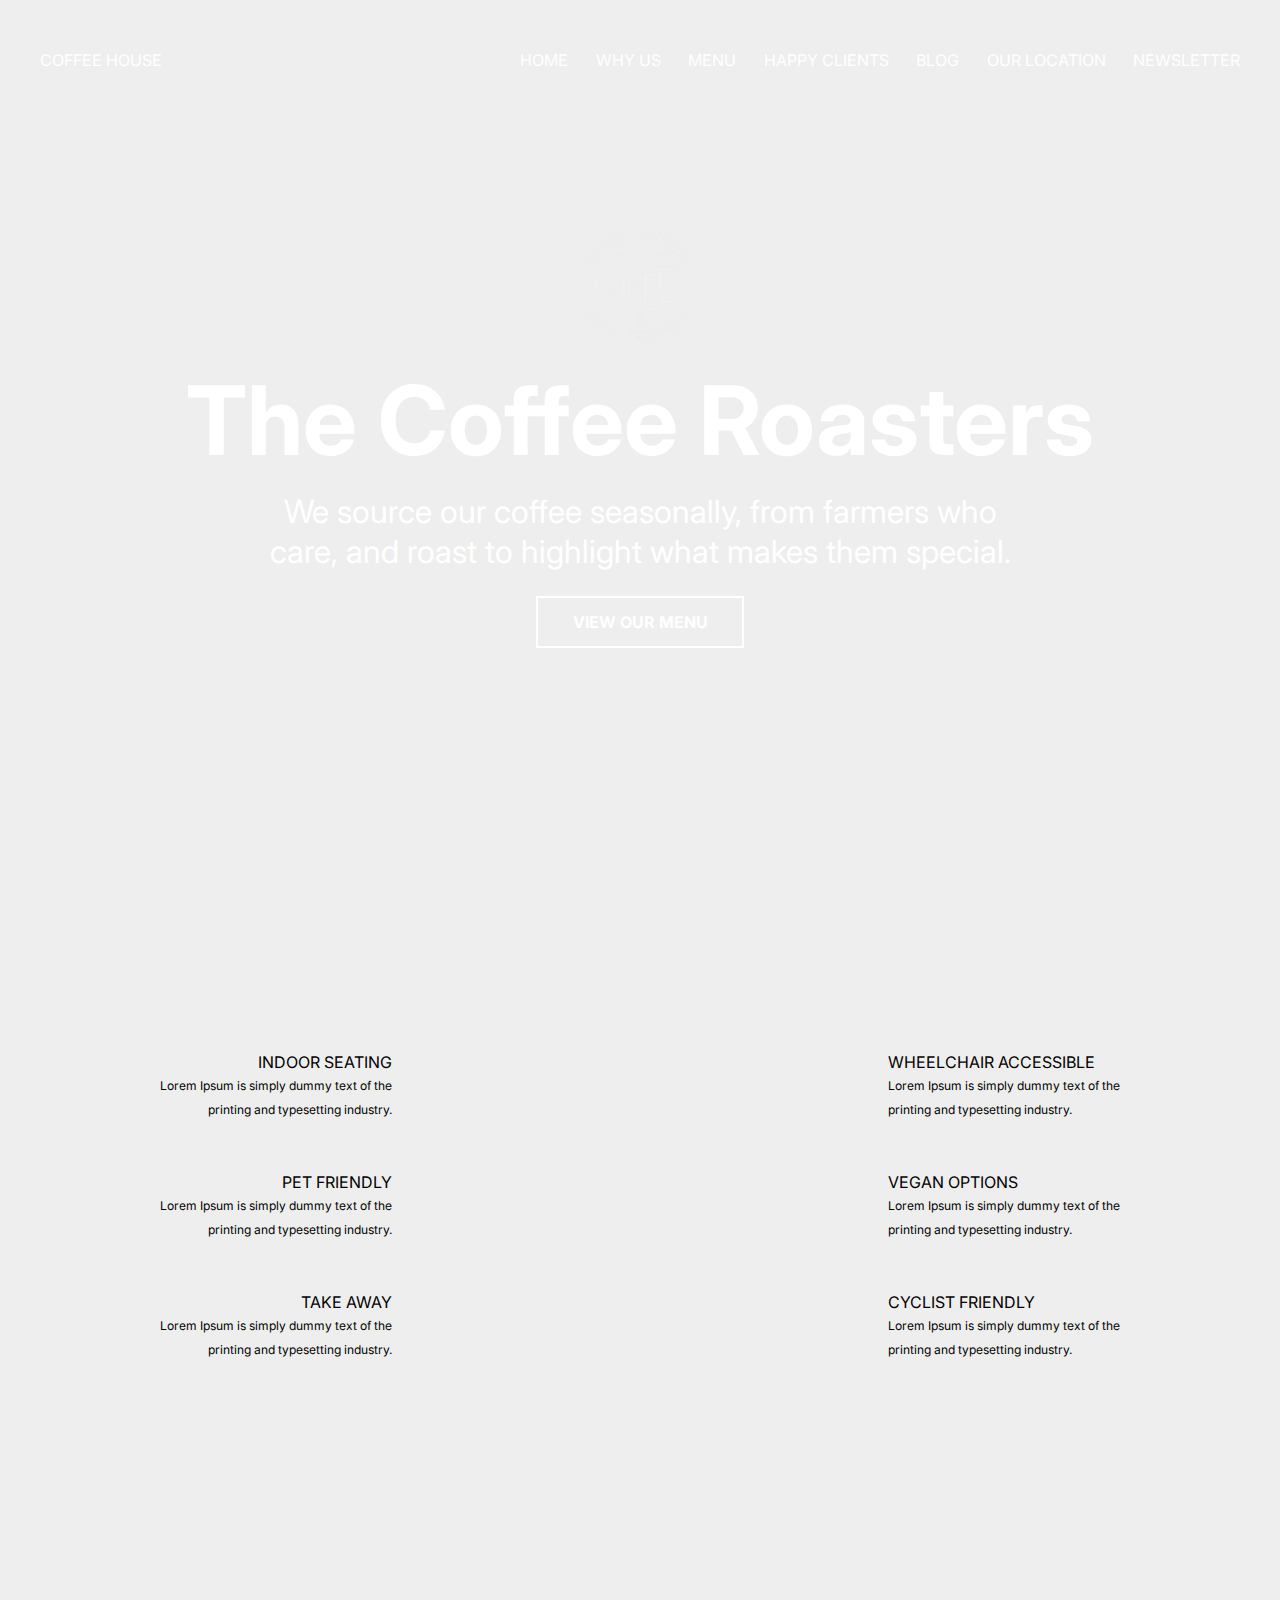
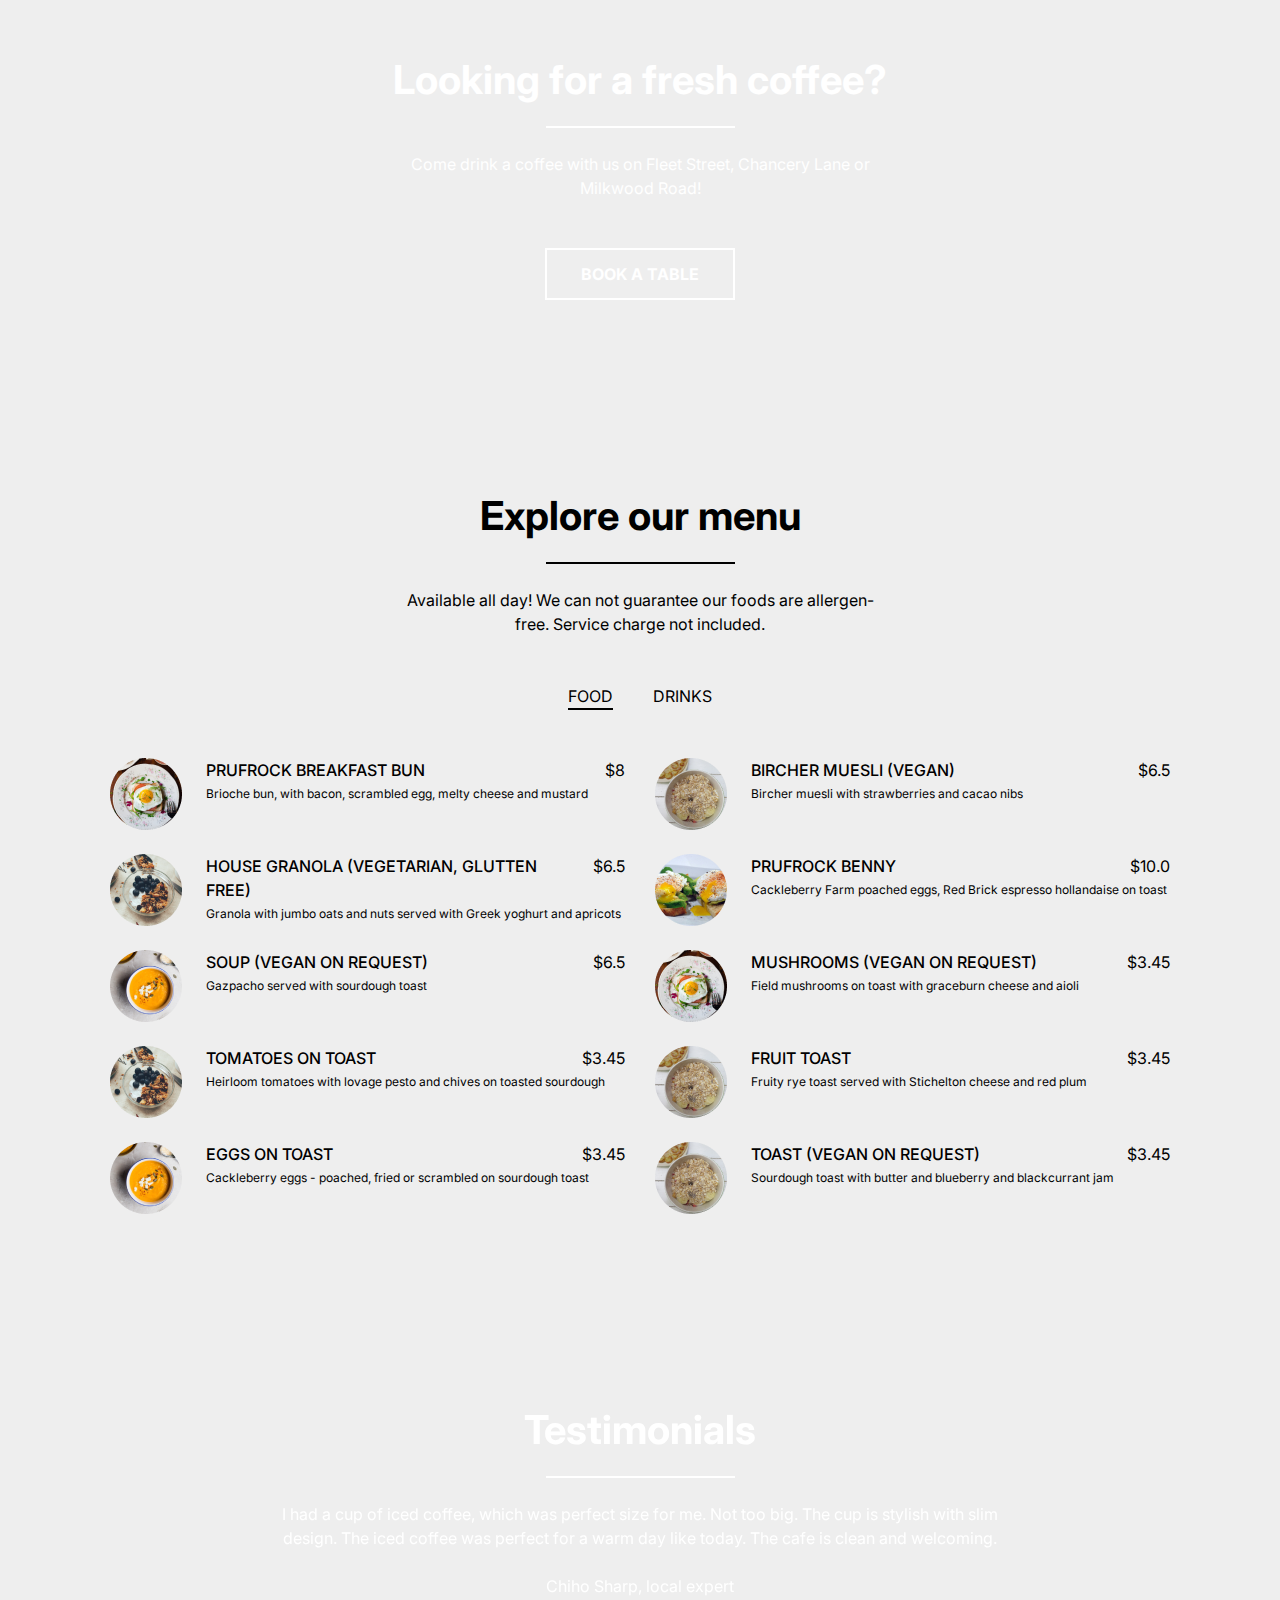
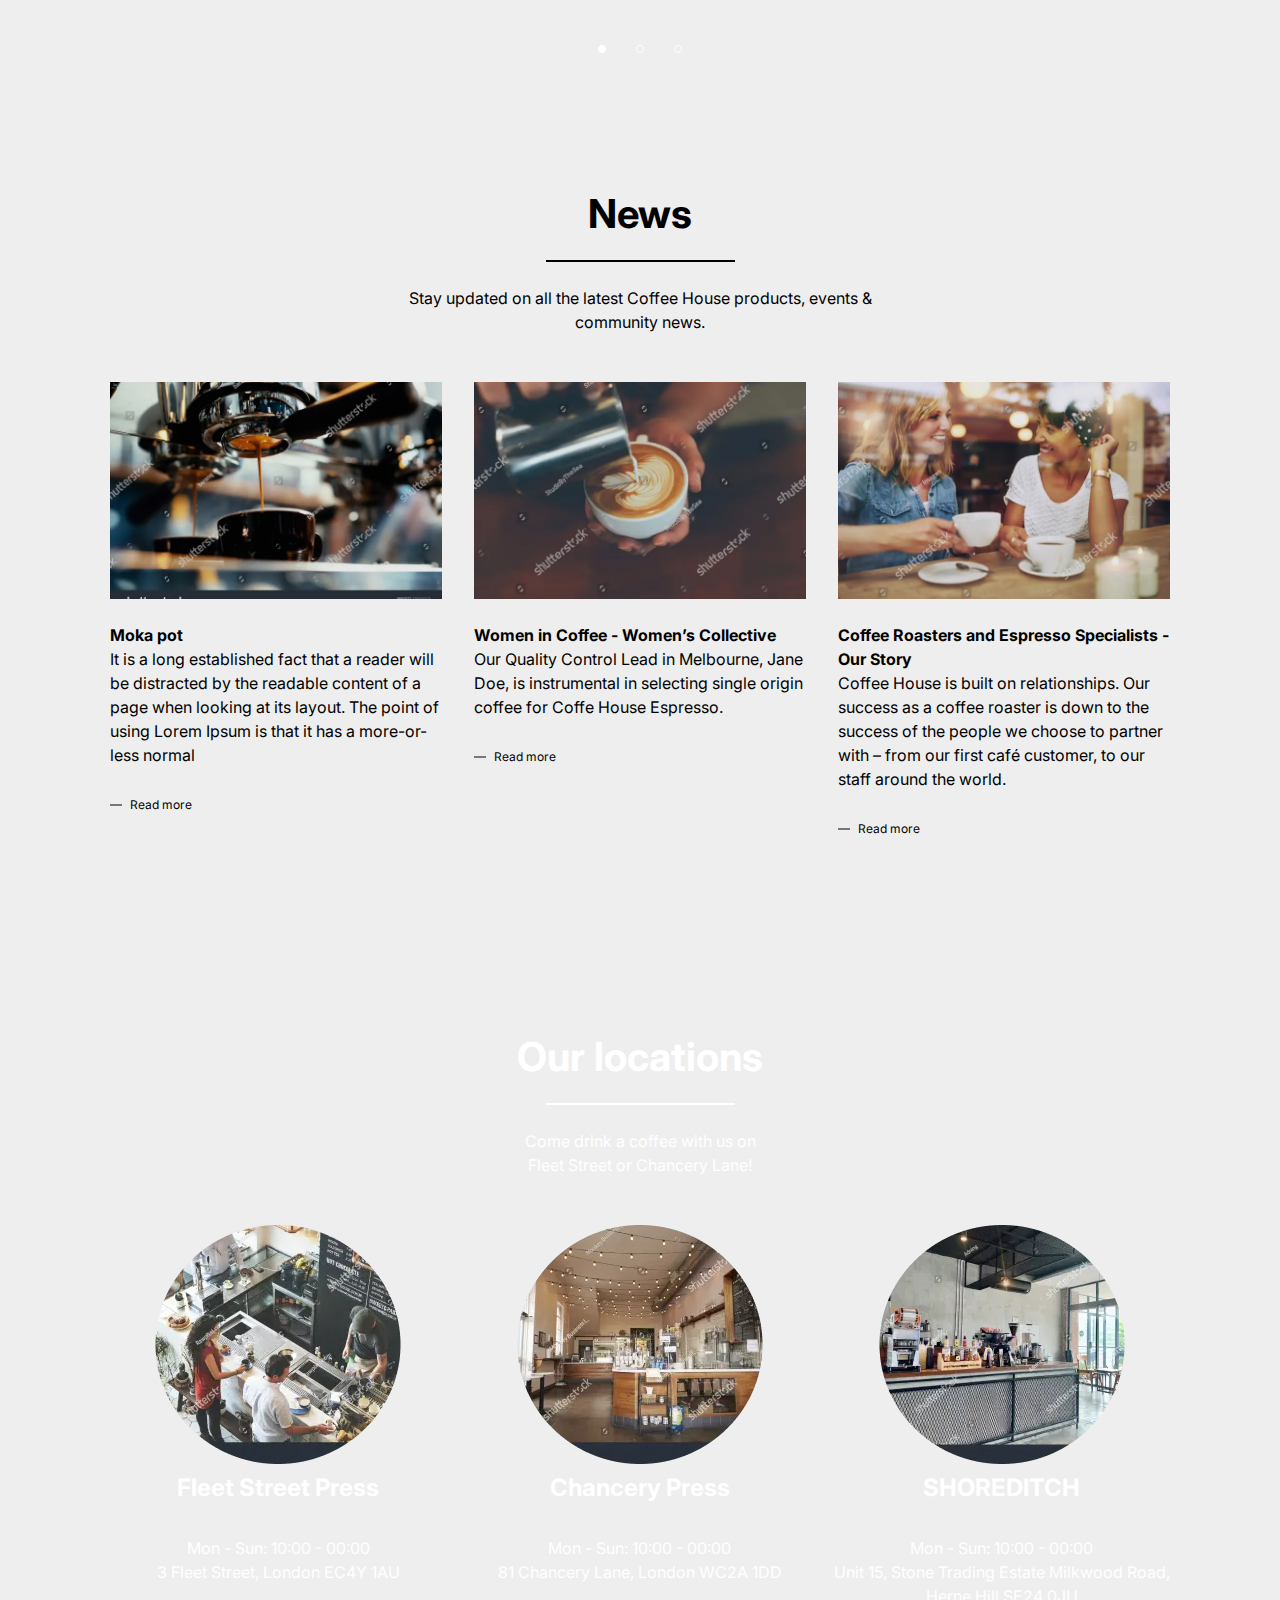
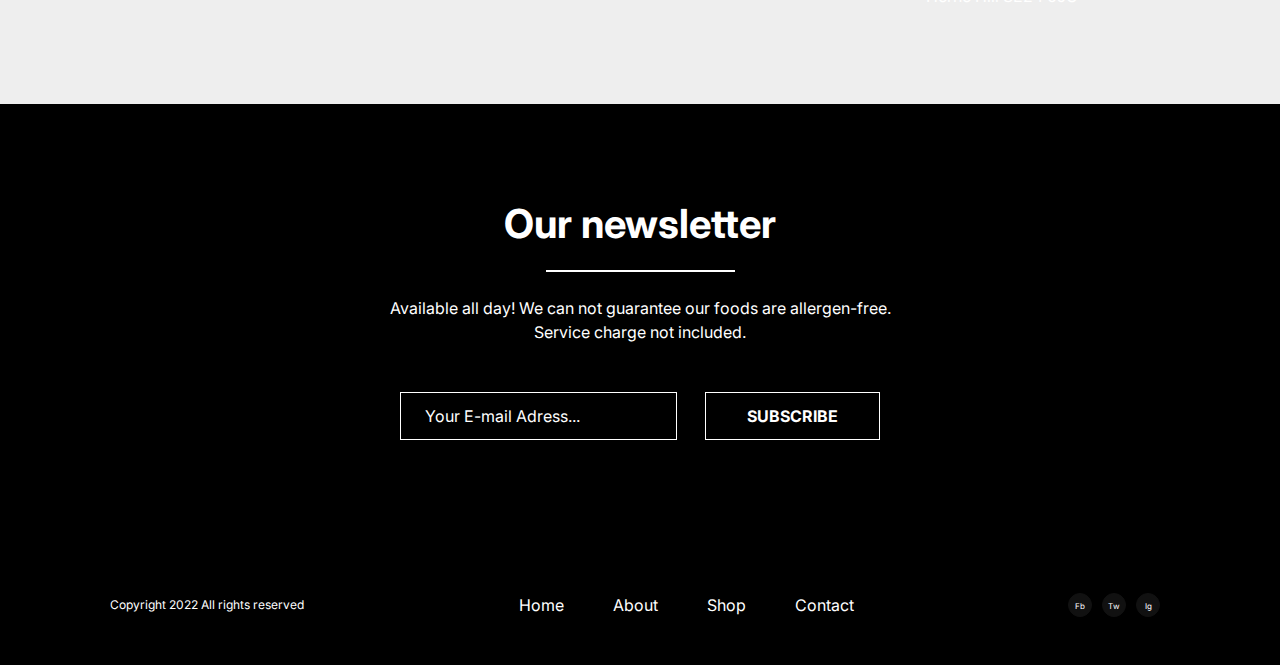
==== index.html @ ebd47d7b "first commit" ====
<!DOCTYPE html>
<html lang="en">
  <head>
    <meta charset="UTF-8" />
    <meta http-equiv="X-UA-Compatible" content="IE=edge" />
    <meta name="viewport" content="width=device-width, initial-scale=1.0" />
    <link rel="stylesheet" href="css/style.min.css?_v=20221209092806" />
    <title>Coffee House</title>
  </head>
  <body>
    <div class="wrapper">
      <header class="header">
  <div class="container-fluid">
    <div class="header__inner">
      <nav class="menu">
        <li class="menu__list-item">
          <a class="menu__list-link" href="#">COFFEE HOUSE</a>
        </li>
        <ul class="menu__list menu__list--close">
          <li class="menu__list-item">
            <a class="menu__list-link" href="#">HOME</a>
          </li>
          <li class="menu__list-item">
            <a class="menu__list-link" href="#">WHY US</a>
          </li>
          <li class="menu__list-item">
            <a class="menu__list-link" href="#">MENU</a>
          </li>
          <li class="menu__list-item">
            <a class="menu__list-link" href="#">HAPPY CLIENTS</a>
          </li>
          <li class="menu__list-item">
            <a class="menu__list-link" href="#">BLOG</a>
          </li>
          <li class="menu__list-item">
            <a class="menu__list-link" href="#">OUR LOCATION</a>
          </li>
          <li class="menu__list-item">
            <a class="menu__list-link" href="#">NEWSLETTER</a>
          </li>
        </ul>
        <div class="menu__burger"><span></span><span></span><span></span></div>
      </nav>
      <div class="container">
        <div class="header__main">
          <div class="header__logo">
            <picture><source srcset="../img/icons/Logo.webp" type="image/webp"><img src="../img/icons/Logo.png" alt="Logo" /></picture>
          </div>
          <h1 class="header__title">The Coffee Roasters</h1>
          <p class="header__text">
            We source our coffee seasonally, from farmers who care, and roast to
            highlight what makes them special.
          </p>
          <a class="btn" href="#">View our menu</a>
        </div>
      </div>
    </div>
  </div>
</header>

      <!-- ========================== -->
      <main class="main">
        <section class="cup">
          <div class="cup__inner">
            <div class="cup__left">
              <div class="cup__left-item">
                <h6 class="cup__item-title">Indoor Seating</h6>
                <p class="cup__item-text">
                  Lorem Ipsum is simply dummy text of the printing and
                  typesetting industry.
                </p>
              </div>
              <div class="cup__left-item">
                <h6 class="cup__item-title">Pet Friendly</h6>
                <p class="cup__item-text">
                  Lorem Ipsum is simply dummy text of the printing and
                  typesetting industry.
                </p>
              </div>
              <div class="cup__left-item">
                <h6 class="cup__item-title">Take Away</h6>
                <p class="cup__item-text">
                  Lorem Ipsum is simply dummy text of the printing and
                  typesetting industry.
                </p>
              </div>
            </div>
            <div class="cup__right">
              <div class="cup__right-item">
                <h6 class="cup__item-title">Wheelchair Accessible</h6>
                <p class="cup__item-text">
                  Lorem Ipsum is simply dummy text of the printing and
                  typesetting industry.
                </p>
              </div>
              <div class="cup__right-item">
                <h6 class="cup__item-title">Vegan Options</h6>
                <p class="cup__item-text">
                  Lorem Ipsum is simply dummy text of the printing and
                  typesetting industry.
                </p>
              </div>
              <div class="cup__right-item">
                <h6 class="cup__item-title">Cyclist Friendly</h6>
                <p class="cup__item-text">
                  Lorem Ipsum is simply dummy text of the printing and
                  typesetting industry.
                </p>
              </div>
            </div>
          </div>
        </section>
        <section class="looking">
          <div class="container">
            <div class="looking__inner">
              <h3 class="looking__subtitle subtitle">
                Looking for a fresh coffee?
              </h3>
              <p class="looking__text">
                Come drink a coffee with us on Fleet Street, Chancery Lane or
                Milkwood Road!
              </p>
              <a class="looking__btn btn" href="#">Book a table</a>
            </div>
          </div>
        </section>
        <section class="explore">
          <div class="container">
            <div class="explore__inner">
              <h3 class="explore__subtitle subtitle subtitle-black">
                Explore our menu
              </h3>
              <p class="explore__text">
                Available all day! We can not guarantee our foods are
                allergen-free. Service charge not included.
              </p>
              <div class="explore__menu">
                <div class="explore__menu-titles">
                  <h6 class="explore__menu-title--food title-active">food</h6>
                  <h6 class="explore__menu-title--drink">drinks</h6>
                </div>
                <div class="explore__menu-main">
                  <div class="explore__menu-food">
                    <ul class="explore__menu-items">
                      <li class="explore__menu-item">
                        <img
                          class="explore__menu-item--img"
                          src="img/icons/menuicon-1.png"
                          alt=""
                        />
                        <div class="explore__menu-item--inner">
                          <div class="explore__menu-item--about">
                            <div class="explore__menu-item--title">
                              Prufrock Breakfast Bun
                            </div>
                            <div class="explore__menu-item--price">$8</div>
                          </div>
                          <div class="explore__menu-item--text">
                            Brioche bun, with bacon, scrambled egg, melty cheese
                            and mustard
                          </div>
                        </div>
                      </li>
                      <li class="explore__menu-item">
                        <img
                          class="explore__menu-item--img"
                          src="img/icons/menuicon-2.png"
                          alt=""
                        />
                        <div class="explore__menu-item--inner">
                          <div class="explore__menu-item--about">
                            <div class="explore__menu-item--title">
                              Bircher muesli (VEgan)
                            </div>
                            <div class="explore__menu-item--price">$6.5</div>
                          </div>
                          <div class="explore__menu-item--text">
                            Bircher muesli with strawberries and cacao nibs
                          </div>
                        </div>
                      </li>
                      <li class="explore__menu-item">
                        <img
                          class="explore__menu-item--img"
                          src="img/icons/menuicon-3.png"
                          alt=""
                        />
                        <div class="explore__menu-item--inner">
                          <div class="explore__menu-item--about">
                            <div class="explore__menu-item--title">
                              House Granola (Vegetarian, Glutten Free)
                            </div>
                            <div class="explore__menu-item--price">$6.5</div>
                          </div>
                          <div class="explore__menu-item--text">
                            Granola with jumbo oats and nuts served with Greek
                            yoghurt and apricots
                          </div>
                        </div>
                      </li>
                      <li class="explore__menu-item">
                        <img
                          class="explore__menu-item--img"
                          src="img/icons/menuicon-4.png"
                          alt=""
                        />
                        <div class="explore__menu-item--inner">
                          <div class="explore__menu-item--about">
                            <div class="explore__menu-item--title">
                              Prufrock benny
                            </div>
                            <div class="explore__menu-item--price">$10.0</div>
                          </div>
                          <div class="explore__menu-item--text">
                            Cackleberry Farm poached eggs, Red Brick espresso
                            hollandaise on toast
                          </div>
                        </div>
                      </li>
                      <li class="explore__menu-item">
                        <img
                          class="explore__menu-item--img"
                          src="img/icons/menuicon-5.png"
                          alt=""
                        />
                        <div class="explore__menu-item--inner">
                          <div class="explore__menu-item--about">
                            <div class="explore__menu-item--title">
                              Soup (Vegan on request)
                            </div>
                            <div class="explore__menu-item--price">$6.5</div>
                          </div>
                          <div class="explore__menu-item--text">
                            Gazpacho served with sourdough toast
                          </div>
                        </div>
                      </li>
                      <li class="explore__menu-item">
                        <img
                          class="explore__menu-item--img"
                          src="img/icons/menuicon-1.png"
                          alt=""
                        />
                        <div class="explore__menu-item--inner">
                          <div class="explore__menu-item--about">
                            <div class="explore__menu-item--title">
                              Mushrooms (Vegan on request)
                            </div>
                            <div class="explore__menu-item--price">$3.45</div>
                          </div>
                          <div class="explore__menu-item--text">
                            Field mushrooms on toast with graceburn cheese and
                            aioli
                          </div>
                        </div>
                      </li>
                      <li class="explore__menu-item">
                        <img
                          class="explore__menu-item--img"
                          src="img/icons/menuicon-3.png"
                          alt=""
                        />
                        <div class="explore__menu-item--inner">
                          <div class="explore__menu-item--about">
                            <div class="explore__menu-item--title">
                              Tomatoes on toast
                            </div>
                            <div class="explore__menu-item--price">$3.45</div>
                          </div>
                          <div class="explore__menu-item--text">
                            Heirloom tomatoes with lovage pesto and chives on
                            toasted sourdough
                          </div>
                        </div>
                      </li>
                      <li class="explore__menu-item">
                        <img
                          class="explore__menu-item--img"
                          src="img/icons/menuicon-2.png"
                          alt=""
                        />
                        <div class="explore__menu-item--inner">
                          <div class="explore__menu-item--about">
                            <div class="explore__menu-item--title">
                              Fruit Toast
                            </div>
                            <div class="explore__menu-item--price">$3.45</div>
                          </div>
                          <div class="explore__menu-item--text">
                            Fruity rye toast served with Stichelton cheese and
                            red plum
                          </div>
                        </div>
                      </li>
                      <li class="explore__menu-item">
                        <img
                          class="explore__menu-item--img"
                          src="img/icons/menuicon-5.png"
                          alt=""
                        />
                        <div class="explore__menu-item--inner">
                          <div class="explore__menu-item--about">
                            <div class="explore__menu-item--title">
                              Eggs on toast
                            </div>
                            <div class="explore__menu-item--price">$3.45</div>
                          </div>
                          <div class="explore__menu-item--text">
                            Cackleberry eggs - poached, fried or scrambled on
                            sourdough toast
                          </div>
                        </div>
                      </li>
                      <li class="explore__menu-item">
                        <img
                          class="explore__menu-item--img"
                          src="img/icons/menuicon-2.png"
                          alt=""
                        />
                        <div class="explore__menu-item--inner">
                          <div class="explore__menu-item--about">
                            <div class="explore__menu-item--title">
                              Toast (Vegan on request)
                            </div>
                            <div class="explore__menu-item--price">$3.45</div>
                          </div>
                          <div class="explore__menu-item--text">
                            Sourdough toast with butter and blueberry and
                            blackcurrant jam
                          </div>
                        </div>
                      </li>
                    </ul>
                  </div>
                  <div class="explore__menu-drink none">
                    <ul class="explore__menu-items">
                      <li class="explore__menu-item">
                        <img
                          class="explore__menu-item--img"
                          src="img/icons/menuicon-1.png"
                          alt=""
                        />
                        <div class="explore__menu-item--inner">
                          <div class="explore__menu-item--about">
                            <div class="explore__menu-item--title">
                              Prufrock Breakfast Bun
                            </div>
                            <div class="explore__menu-item--price">$0</div>
                          </div>
                          <div class="explore__menu-item--text">
                            Brioche bun, with bacon, scrambled egg, melty cheese
                            and mustard
                          </div>
                        </div>
                      </li>
                      <li class="explore__menu-item">
                        <img
                          class="explore__menu-item--img"
                          src="img/icons/menuicon-2.png"
                          alt=""
                        />
                        <div class="explore__menu-item--inner">
                          <div class="explore__menu-item--about">
                            <div class="explore__menu-item--title">
                              Bircher muesli (VEgan)
                            </div>
                            <div class="explore__menu-item--price">$0</div>
                          </div>
                          <div class="explore__menu-item--text">
                            Bircher muesli with strawberries and cacao nibs
                          </div>
                        </div>
                      </li>
                      <li class="explore__menu-item">
                        <img
                          class="explore__menu-item--img"
                          src="img/icons/menuicon-3.png"
                          alt=""
                        />
                        <div class="explore__menu-item--inner">
                          <div class="explore__menu-item--about">
                            <div class="explore__menu-item--title">
                              House Granola (Vegetarian, Glutten Free)
                            </div>
                            <div class="explore__menu-item--price">$0</div>
                          </div>
                          <div class="explore__menu-item--text">
                            Granola with jumbo oats and nuts served with Greek
                            yoghurt and apricots
                          </div>
                        </div>
                      </li>
                      <li class="explore__menu-item">
                        <img
                          class="explore__menu-item--img"
                          src="img/icons/menuicon-4.png"
                          alt=""
                        />
                        <div class="explore__menu-item--inner">
                          <div class="explore__menu-item--about">
                            <div class="explore__menu-item--title">
                              Prufrock benny
                            </div>
                            <div class="explore__menu-item--price">$10.0</div>
                          </div>
                          <div class="explore__menu-item--text">
                            Cackleberry Farm poached eggs, Red Brick espresso
                            hollandaise on toast
                          </div>
                        </div>
                      </li>
                      <li class="explore__menu-item">
                        <img
                          class="explore__menu-item--img"
                          src="img/icons/menuicon-5.png"
                          alt=""
                        />
                        <div class="explore__menu-item--inner">
                          <div class="explore__menu-item--about">
                            <div class="explore__menu-item--title">
                              Soup (Vegan on request)
                            </div>
                            <div class="explore__menu-item--price">$6.5</div>
                          </div>
                          <div class="explore__menu-item--text">
                            Gazpacho served with sourdough toast
                          </div>
                        </div>
                      </li>
                      <li class="explore__menu-item">
                        <img
                          class="explore__menu-item--img"
                          src="img/icons/menuicon-1.png"
                          alt=""
                        />
                        <div class="explore__menu-item--inner">
                          <div class="explore__menu-item--about">
                            <div class="explore__menu-item--title">
                              Mushrooms (Vegan on request)
                            </div>
                            <div class="explore__menu-item--price">$3.45</div>
                          </div>
                          <div class="explore__menu-item--text">
                            Field mushrooms on toast with graceburn cheese and
                            aioli
                          </div>
                        </div>
                      </li>
                      <li class="explore__menu-item">
                        <img
                          class="explore__menu-item--img"
                          src="img/icons/menuicon-3.png"
                          alt=""
                        />
                        <div class="explore__menu-item--inner">
                          <div class="explore__menu-item--about">
                            <div class="explore__menu-item--title">
                              Tomatoes on toast
                            </div>
                            <div class="explore__menu-item--price">$3.45</div>
                          </div>
                          <div class="explore__menu-item--text">
                            Heirloom tomatoes with lovage pesto and chives on
                            toasted sourdough
                          </div>
                        </div>
                      </li>
                      <li class="explore__menu-item">
                        <img
                          class="explore__menu-item--img"
                          src="img/icons/menuicon-2.png"
                          alt=""
                        />
                        <div class="explore__menu-item--inner">
                          <div class="explore__menu-item--about">
                            <div class="explore__menu-item--title">
                              Fruit Toast
                            </div>
                            <div class="explore__menu-item--price">$3.45</div>
                          </div>
                          <div class="explore__menu-item--text">
                            Fruity rye toast served with Stichelton cheese and
                            red plum
                          </div>
                        </div>
                      </li>
                      <li class="explore__menu-item">
                        <img
                          class="explore__menu-item--img"
                          src="img/icons/menuicon-5.png"
                          alt=""
                        />
                        <div class="explore__menu-item--inner">
                          <div class="explore__menu-item--about">
                            <div class="explore__menu-item--title">
                              Eggs on toast
                            </div>
                            <div class="explore__menu-item--price">$3.45</div>
                          </div>
                          <div class="explore__menu-item--text">
                            Cackleberry eggs - poached, fried or scrambled on
                            sourdough toast
                          </div>
                        </div>
                      </li>
                      <li class="explore__menu-item">
                        <img
                          class="explore__menu-item--img"
                          src="img/icons/menuicon-2.png"
                          alt=""
                        />
                        <div class="explore__menu-item--inner">
                          <div class="explore__menu-item--about">
                            <div class="explore__menu-item--title">
                              Toast (Vegan on request)
                            </div>
                            <div class="explore__menu-item--price">$3.45</div>
                          </div>
                          <div class="explore__menu-item--text">
                            Sourdough toast with butter and blueberry and
                            blackcurrant jam
                          </div>
                        </div>
                      </li>
                    </ul>
                  </div>
                </div>
              </div>
            </div>
          </div>
        </section>
        <section class="test">
          <div class="test__inner">
            <div class="test__item test__item--first">
              <div class="container">
                <h6 class="test__item-title subtitle">Testimonials</h6>
                <p class="test__item-text">
                  I had a cup of iced coffee, which was perfect size for me. Not
                  too big. The cup is stylish with slim design. The iced coffee
                  was perfect for a warm day like today. The cafe is clean and
                  welcoming.
                </p>
                <span class="test__item-author">Chiho Sharp, local expert</span>
              </div>
            </div>
            <div class="test__item test__item--second">
              <div class="container">
                <h6 class="test__item-title subtitle">Testimonials#2</h6>
                <p class="test__item-text">
                  I had a cup of iced coffee, which was perfect size for me. Not
                  too big. The cup is stylish with slim design. The iced coffee
                  was perfect for a warm day like today. The cafe is clean and
                  welcoming.
                </p>
                <span class="test__item-author">Chiho Sharp, local expert</span>
              </div>
            </div>
            <div class="test__item test__item--third">
              <div class="container">
                <h6 class="test__item-title subtitle">Testimonials#3</h6>
                <p class="test__item-text">
                  I had a cup of iced coffee, which was perfect size for me. Not
                  too big. The cup is stylish with slim design. The iced coffee
                  was perfect for a warm day like today. The cafe is clean and
                  welcoming.
                </p>
                <span class="test__item-author">Chiho Sharp, local expert</span>
              </div>
            </div>
          </div>
        </section>
        <section class="news">
          <div class="container">
            <div class="news__inner">
              <h6 class="news__title subtitle subtitle-black">News</h6>
              <p class="news__text">
                Stay updated on all the latest Coffee House products, events &
                community news.
              </p>
              <div class="news__items">
                <div class="news__item">
                  <picture><source srcset="img/news-one.webp" type="image/webp"><img class="news__item-img" src="img/news-one.jpg" alt="" /></picture>
                  <h6 class="news__item-title">Moka pot</h6>
                  <p class="news__item-text">
                    It is a long established fact that a reader will be
                    distracted by the readable content of a page when looking at
                    its layout. The point of using Lorem Ipsum is that it has a
                    more-or-less normal
                  </p>
                  <a class="news__item-link" href="#">Read more</a>
                </div>
                <div class="news__item">
                  <picture><source srcset="img/news-two.webp" type="image/webp"><img class="news__item-img" src="img/news-two.jpg" alt="" /></picture>
                  <h6 class="news__item-title">
                    Women in Coffee - Women’s Collective
                  </h6>
                  <p class="news__item-text">
                    Our Quality Control Lead in Melbourne, Jane Doe, is
                    instrumental in selecting single origin coffee for Coffe
                    House Espresso.
                  </p>
                  <a class="news__item-link" href="#">Read more</a>
                </div>
                <div class="news__item">
                  <picture><source srcset="img/news-three.webp" type="image/webp"><img class="news__item-img" src="img/news-three.jpg" alt="" /></picture>
                  <h6 class="news__item-title">
                    Coffee Roasters and Espresso Specialists - Our Story
                  </h6>
                  <p class="news__item-text">
                    Coffee House is built on relationships. Our success as a
                    coffee roaster is down to the success of the people we
                    choose to partner with – from our first café customer, to
                    our staff around the world.
                  </p>
                  <a class="news__item-link" href="#">Read more</a>
                </div>
              </div>
            </div>
          </div>
        </section>
        <section class="location">
          <div class="container">
            <div class="location__inner">
              <h6 class="location__title subtitle">Our locations</h6>
              <p class="location__text">
                Come drink a coffee with us on Fleet Street or Chancery Lane!
              </p>
              <div class="location__items">
                <div class="location__item">
                  <picture><source srcset="img/loc1.webp" type="image/webp"><img class="location__item-img" src="img/loc1.png" alt="" /></picture>
                  <h6 class="location__item-subtitle">Fleet Street Press</h6>
                  <span class="location__item-time"
                    >Mon - Sun: 10:00 - 00:00</span
                  >
                  <span class="location__item-adress"
                    >3 Fleet Street, London EC4Y 1AU</span
                  >
                </div>
                <div class="location__item">
                  <picture><source srcset="img/loc2.webp" type="image/webp"><img class="location__item-img" src="img/loc2.png" alt="" /></picture>
                  <h6 class="location__item-subtitle">Chancery Press</h6>
                  <span class="location__item-time"
                    >Mon - Sun: 10:00 - 00:00</span
                  >
                  <span class="location__item-adress"
                    >81 Chancery Lane, London WC2A 1DD</span
                  >
                </div>
                <div class="location__item">
                  <picture><source srcset="img/loc3.webp" type="image/webp"><img class="location__item-img" src="img/loc3.png" alt="" /></picture>
                  <h6 class="location__item-subtitle">SHOREDITCH</h6>
                  <span class="location__item-time"
                    >Mon - Sun: 10:00 - 00:00</span
                  >
                  <span class="location__item-adress"
                    >Unit 15, Stone Trading Estate Milkwood Road, Herne Hill
                    SE24 0JU</span
                  >
                </div>
              </div>
            </div>
          </div>
        </section>
      </main>
      <!-- ========================== -->
      <footer class="footer">
  <div class="container">
    <div class="footer__inner">
      <div class="footer__up">
        <h3 class="footer__up_title subtitle">Our newsletter</h3>

        <div class="footer__up_text">Available all day! We can not guarantee our foods are allergen-free. Service charge not included.</div>
        <div class="footer__up_form">
          <input class="footer__form-input" placeholder="Your E-mail Adress..."></input>
          <button class="footer__form-btn">subscribe</button>
        </div>
      </div>
      <div class="footer__down">
        <div class="footer__copyright">Copyright 2022 All rights reserved</div>
        <ul class="footer__menu">
          <li class="footer__menu-item"><a class="footer__menu-link" href="#">Home</a></li>
          <li class="footer__menu-item"><a class="footer__menu-link" href="#">About</a></li>
          <li class="footer__menu-item"><a class="footer__menu-link" href="#">Shop</a></li>
          <li class="footer__menu-item"><a class="footer__menu-link" href="#">Contact</a></li>
        </ul>
        <ul class="footer__icons">
          <li class="footer__icon"><a class="footer__icon-link" href="#">Fb</a></li>
          <li class="footer__icon"><a class="footer__icon-link" href="#">Tw</a></li>
          <li class="footer__icon"><a class="footer__icon-link" href="#">Ig</a></li>
        </ul>
      </div>
    </div>
  </div>
</footer>

    </div>
    <script src="js/app.min.js?_v=20221209092806"></script>
  </body>
</html>
---- css/style.min.css ----
@import url('https://fonts.googleapis.com/css2?family=Inter:wght@300; 400;500;600;700&display=swap');html{box-sizing:border-box}*,::after,::before{box-sizing:inherit}ol[class],ul[class]{padding:0}blockquote,body,dd,dl,figcaption,figure,h1,h2,h3,h4,h5,h6,li,ol,p,ul{margin:0;font-size:inherit}li,ul,ul[class]{list-style:none}img{max-width:100%;display:block}button,input,select,textarea{font:inherit}a,a:visited{text-decoration:none;color:#fff}.slick-slider{position:relative;display:block;box-sizing:border-box;-webkit-touch-callout:none;-webkit-user-select:none;-moz-user-select:none;user-select:none;touch-action:pan-y;-webkit-tap-highlight-color:transparent}.slick-list{position:relative;overflow:hidden;display:block;margin:0;padding:0}.slick-list:focus{outline:0}.slick-list.dragging{cursor:pointer;cursor:hand}.slick-slider .slick-list,.slick-slider .slick-track{transform:translate3d(0,0,0)}.slick-track{position:relative;left:0;top:0;display:block;margin-left:auto;margin-right:auto}.slick-track:after,.slick-track:before{content:"";display:table}.slick-track:after{clear:both}.slick-loading .slick-track{visibility:hidden}.slick-slide{float:left;height:100%;min-height:1px;display:none}[dir=rtl] .slick-slide{float:right}.slick-slide img{display:block}.slick-slide.slick-loading img{display:none}.slick-slide.dragging img{pointer-events:none}.slick-initialized .slick-slide{display:block}.slick-loading .slick-slide{visibility:hidden}.slick-vertical .slick-slide{display:block;height:auto;border:1px solid transparent}.slick-arrow.slick-hidden{display:none}.slick-slider{position:relative;display:block;box-sizing:border-box;-webkit-touch-callout:none;-webkit-user-select:none;-moz-user-select:none;user-select:none;touch-action:pan-y;-webkit-tap-highlight-color:transparent}.slick-list{position:relative;overflow:hidden;display:block;margin:0;padding:0}.slick-list:focus{outline:0}.slick-list.dragging{cursor:pointer;cursor:hand}.slick-slider .slick-list,.slick-slider .slick-track{transform:translate3d(0,0,0)}.slick-track{position:relative;left:0;top:0;display:block;margin-left:auto;margin-right:auto}.slick-track:after,.slick-track:before{content:"";display:table}.slick-track:after{clear:both}.slick-loading .slick-track{visibility:hidden}.slick-slide{float:left;height:100%;min-height:1px;display:none}[dir=rtl] .slick-slide{float:right}.slick-slide img{display:block}.slick-slide.slick-loading img{display:none}.slick-slide.dragging img{pointer-events:none}.slick-initialized .slick-slide{display:block}.slick-loading .slick-slide{visibility:hidden}.slick-vertical .slick-slide{display:block;height:auto;border:1px solid transparent}.slick-arrow.slick-hidden{display:none}body,html{height:100%;font-size:16px}body{font-family:Inter,sans-serif;font-style:normal;font-weight:400;font-size:1rem;line-height:1.5rem;overflow-x:hidden;min-width:18.75rem;background-color:#eee}.wrapper{display:flex;flex-direction:column;min-height:100%}.main{flex:1 0 auto}.footer{flex:0 0 auto}.container{max-width:71.25rem;margin:0 auto;padding:0 2.5rem}.container-fluid{max-width:90rem;margin:0 auto;padding:0 2.5rem}.none{display:none}.slick-dots{display:flex;justify-content:center;align-items:center}.slick-dots li{z-index:55;margin:-55px 15px 30px 15px}.slick-dots button{background-color:inherit;border:1px solid #fff;width:8px;height:8px;border-radius:50%;padding:0;font-size:0;cursor:pointer}.slick-dots li.slick-active button{background-color:#fff}body,html{height:100%;font-size:16px}body{font-family:Inter,sans-serif;font-style:normal;font-weight:400;font-size:1rem;line-height:1.5rem;overflow-x:hidden;min-width:18.75rem;background-color:#eee}.wrapper{display:flex;flex-direction:column;min-height:100%}.main{flex:1 0 auto}.footer{flex:0 0 auto}.container{max-width:71.25rem;margin:0 auto;padding:0 2.5rem}.container-fluid{max-width:90rem;margin:0 auto;padding:0 2.5rem}.none{display:none}.slick-dots{display:flex;justify-content:center;align-items:center}.slick-dots li{z-index:55;margin:-55px 15px 30px 15px}.slick-dots button{background-color:inherit;border:1px solid #fff;width:8px;height:8px;border-radius:50%;padding:0;font-size:0;cursor:pointer}.slick-dots li.slick-active button{background-color:#fff}html{box-sizing:border-box}*,::after,::before{box-sizing:inherit}ol[class],ul[class]{padding:0}blockquote,body,dd,dl,figcaption,figure,h1,h2,h3,h4,h5,h6,li,ol,p,ul{margin:0;font-size:inherit}li,ul,ul[class]{list-style:none}img{max-width:100%;display:block}button,input,select,textarea{font:inherit}a,a:visited{text-decoration:none;color:#fff}.bodyFixed{overflow:hidden}.container-comp{display:flex;justify-content:center;align-items:center;text-align:center;border:1px solid #ff0;background-color:gray;color:#fff;height:10rem}.btn{display:inline-block;padding:0 2.13rem;font-weight:700;font-size:1rem;line-height:3rem;text-transform:uppercase;border:2px solid #fff;transition:all .2s;color:#fff}.btn:hover{background-color:#fff;color:#111}.subtitle{font-weight:700;font-size:2.5rem;line-height:3rem;text-align:center;color:#fff;position:relative}.subtitle::after{content:"";position:absolute;left:0;right:0;bottom:-1.5rem;max-width:11.8125rem;height:2px;margin:0 auto;background-color:#fff}.subtitle-black{color:#000}.subtitle-black::after{background-color:#000}.no-webp .header{background:url(../img/bg.jpg) no-repeat}.header{background-size:cover;background-position:center;color:#fff;height:100vh}.header__main{display:flex;flex-direction:column;align-items:center;text-align:center}.header__logo{margin-bottom:1.5rem}.header__title{font-weight:700;font-size:6rem;line-height:6rem;margin-bottom:1.5rem}.header__text{max-width:47.6875rem;font-size:2rem;line-height:2.5rem;text-align:center;margin-bottom:1.5rem}.menu{display:flex;justify-content:space-between;margin-top:3rem;margin-bottom:17vh}.menu__list{display:flex;justify-content:space-between;max-width:45rem;width:45rem}.menu__list-item{cursor:pointer}.menu__list-item:hover{transition:all .2s;transform:translate(0,-5px)}.menu__burger{display:none}.no-webp .cup__inner{background:url(../img/bg-second.jpg) center/cover no-repeat}.cup__inner{display:flex;justify-content:space-between;align-items:center;flex-wrap:wrap;padding:9.375rem 7.5rem}.cup__left{text-align:end}.cup__right{text-align:start}.cup__left-item{max-width:17rem;margin-bottom:3rem;position:relative}.cup__left-item::after{content:"";width:4rem;height:4rem;position:absolute;top:0;left:103%}.no-webp .cup__left-item:nth-child(1)::after{background:url(../img/icons/ic-4.png) center/contain no-repeat}.no-webp .cup__left-item:nth-child(2)::after{background:url(../img/icons/ic-2.png) center/contain no-repeat}.no-webp .cup__left-item:nth-child(3)::after{background:url(../img/icons/ic-3.png) center/contain no-repeat}.cup__right-item{max-width:17rem;margin-bottom:3rem;position:relative}.cup__right-item::before{content:"";width:4rem;height:4rem;position:absolute;top:0;right:103%}.no-webp .cup__right-item:nth-child(1)::before{background:url(../img/icons/ic-5.png) center/contain no-repeat}.no-webp .cup__right-item:nth-child(2)::before{background:url(../img/icons/ic-6.png) center/contain no-repeat}.no-webp .cup__right-item:nth-child(3)::before{background:url(../img/icons/ic-1.png) center/contain no-repeat}.cup__item-title{text-transform:uppercase;font-weight:400}.cup__item-text{font-size:.75rem}.no-webp .looking{background:url(../img/bg-third.jpg) center/cover no-repeat}.looking{padding:6rem 0}.looking__inner{text-align:center}.looking__subtitle{margin-bottom:3rem}.looking__text{color:#fff;max-width:474px;margin:0 auto 3rem}.explore__inner{margin-top:6rem}.explore__subtitle{margin-bottom:3rem}.explore__text{max-width:29.625rem;margin:0 auto;text-align:center;margin-bottom:3rem}.explore__menu-titles{display:flex;justify-content:center;text-transform:uppercase;margin-bottom:3rem}.explore__menu-title--food{font-weight:400;margin:0 1.25rem;cursor:pointer}.explore__menu-title--drink{font-weight:400;margin:0 1.25rem;cursor:pointer}.explore .title-active{border-bottom:2px solid #000}.explore__menu-food{transition:all 1s}.explore__menu-drink{transition:all 1s}.explore__menu-items{display:grid;grid-template-columns:1fr 1fr;grid-column-gap:1.875rem;grid-row-gap:1.5rem;margin-bottom:6rem}.explore__menu-item{display:flex}.explore__menu-item--inner{width:100%}.explore__menu-item--about{display:flex;justify-content:space-between}.explore__menu-item--img{width:4.5rem;height:4.5rem;margin-right:1.5rem}.explore__menu-item--title{text-transform:uppercase;font-weight:500;margin-right:.9375rem}.explore__menu-item--text{font-size:.75rem}.test{color:#fff;text-align:center}.test__item{padding:6rem 0}.no-webp .test__item--first{background:url(../img/slider-bg.jpg) center/cover no-repeat}.no-webp .test__item--second{background:url(../img/slider-bg.jpg) center/cover no-repeat}.no-webp .test__item--third{background:url(../img/slider-bg.jpg) center/cover no-repeat}.test__item-title{margin-bottom:3rem}.test__item-text{max-width:45.9375rem;margin:0 auto;margin-bottom:1.5rem}.news__inner{text-align:start;padding:6rem 0 3rem}.news__title{margin-bottom:3rem}.news__text{max-width:29.625rem;text-align:center;margin:0 auto 3rem}.news__items{display:grid;grid-template-columns:1fr 1fr 1fr;grid-column-gap:2rem}.news__item-img{min-width:12.5rem;min-height:12.5rem;margin-bottom:1.5rem}.news__item-text{margin-bottom:1.5rem}.news__item-link{display:inline-block;color:#000;position:relative;padding:0 0 0 1.25rem;margin-bottom:3rem;font-size:.75rem}.news__item-link:hover{transition:all .2s;transform:translate(0,-5px)}.news__item-link::before{content:"";position:absolute;background-color:#000;width:.75rem;height:1px;top:50%;left:0;transform:translate(0,-50%)}.news__item-link:visited{color:#000}.no-webp .location{background:url(../img/loc-bg.jpg) center/cover no-repeat}.location{color:#fff}.location__inner{padding:6rem 0 3rem}.location__title{margin-bottom:3rem}.location__text{max-width:15.625rem;margin:0 auto 3rem;text-align:center}.location__items{display:grid;grid-template-columns:1fr 1fr 1fr;grid-column-gap:1.5625rem}.location__item{margin-bottom:3rem;text-align:center}.location__item-img{min-width:15.3125rem;height:14.9375rem;margin-bottom:1.5rem;margin:0 auto}.location__item-subtitle{font-size:1.5rem;line-height:3rem;margin-bottom:1.5rem}.location__item-time{display:block}.location__item-adress{display:block}.footer{background-color:#000;color:#fff}.footer__up{display:flex;flex-direction:column;align-items:center;margin-bottom:5.3125rem}.footer__up_title{margin:6rem 0 3rem}.footer__up_text{text-align:center;max-width:35rem;margin-bottom:3rem}.footer__form-input{max-width:17.3125rem;height:3rem;margin-right:1.5rem;padding:0 1.25rem 0 1.5rem;background-color:inherit;color:#fff;border:1px solid #fff;margin-bottom:1.25rem}.footer__form-input::-moz-placeholder{color:#fff}.footer__form-input::placeholder{color:#fff}.footer__form-btn{font-weight:700;background-color:inherit;color:inherit;border:1px solid #fff;padding:0 2.5625rem;text-transform:uppercase;cursor:pointer;transition:all .2s;height:3rem}.footer__form-btn:hover{background-color:#fff;color:#111}.footer__down{display:flex;justify-content:space-between;padding:3rem 0 3rem}.footer__copyright{font-size:.75rem}.footer__menu{display:flex;justify-content:space-between;width:20.9375rem}.footer__icons{display:flex}.footer__icon{cursor:pointer;font-size:.5rem;line-height:1.5rem;border:1px solid #111;background-color:#111;border-radius:50%;width:1.5rem;height:1.5rem;text-align:center;margin-right:.625rem}@media (max-width:1100px){.menu{margin-bottom:10vh}.cup__inner{padding:9.375rem 1.25rem}}@media (max-width:989px){.menu__list{width:42.5rem}}@media (max-width:920px){.menu{display:flex;justify-content:space-between;margin-top:3rem}.menu__list{position:absolute;background:rgba(0,0,0,.9);top:0;right:0;left:0;bottom:0;display:flex;flex-direction:column;justify-content:center;align-items:center;font-size:1.5625rem;line-height:4.0625rem;color:#fff;width:100%;max-width:100%;transition:all .2s}.menu__list--close{transform:translate(0,-2000px)}.menu__burger{z-index:50;cursor:pointer;display:flex;flex-direction:column;width:2.1875rem}.menu__burger span{transition:all .3s;height:2px;background:#fff}.menu__burger span:nth-child(2){margin:.375rem 0}.menu .menu__burger--close span:nth-child(1){transform:rotate(45deg);transform-origin:6px 6px}.menu .menu__burger--close span:nth-child(2){opacity:0}.menu .menu__burger--close span:nth-child(3){transform:rotate(-45deg);transform-origin:9px -1px}.location__items{display:block}}@media (max-width:768px){html{font-size:15px}.header__title{font-size:2.5rem}.header__text{font-size:1.5rem;line-height:3rem;margin-bottom:3rem}.footer__menu{display:none}.cup__inner{display:block;padding:6rem 5.625rem 6rem 7.5rem;background-position:30%}.cup__left{text-align:start}.cup__left-item::after{display:none}.cup__left-item::before{content:"";width:4rem;height:4rem;position:absolute;top:0;right:103%}.no-webp .cup__left-item:nth-child(1)::before{background:url(../img/icons/ic-4.png) center/contain no-repeat}.no-webp .cup__left-item:nth-child(2)::before{background:url(../img/icons/ic-2.png) center/contain no-repeat}.no-webp .cup__left-item:nth-child(3)::before{background:url(../img/icons/ic-3.png) center/contain no-repeat}.explore__menu-items{grid-template-columns:1fr}.news__items{display:block}}@media (max-width:575px){html{font-size:14px}.header__text{line-height:3.75rem}.footer__up_form{text-align:center}}@media (max-width:460px){.header__title{line-height:3rem}.header__text{line-height:2.5rem;margin-bottom:2.5rem}.cup__inner{padding:4.125rem 1.25rem 4.125rem 6.25rem}}@media (max-height:700px){.menu{margin-bottom:3vh}.header__title{font-size:4rem}.header__text{font-size:1.5625rem}}.webp .header{background:url(../img/bg.webp) no-repeat}.webp .cup__inner{background:url(../img/bg-second.webp) center/cover no-repeat}.webp .cup__left-item:nth-child(1)::after{background:url(../img/icons/ic-4.webp) center/contain no-repeat}.webp .cup__left-item:nth-child(2)::after{background:url(../img/icons/ic-2.webp) center/contain no-repeat}.webp .cup__left-item:nth-child(3)::after{background:url(../img/icons/ic-3.webp) center/contain no-repeat}.webp .cup__right-item:nth-child(1)::before{background:url(../img/icons/ic-5.webp) center/contain no-repeat}.webp .cup__right-item:nth-child(2)::before{background:url(../img/icons/ic-6.webp) center/contain no-repeat}.webp .cup__right-item:nth-child(3)::before{background:url(../img/icons/ic-1.webp) center/contain no-repeat}.webp .looking{background:url(../img/bg-third.webp) center/cover no-repeat}.webp .test__item--first{background:url(../img/slider-bg.webp) center/cover no-repeat}.webp .test__item--second{background:url(../img/slider-bg.webp) center/cover no-repeat}.webp .test__item--third{background:url(../img/slider-bg.webp) center/cover no-repeat}.webp .location{background:url(../img/loc-bg.webp) center/cover no-repeat}@media (max-width:768px){.webp .cup__left-item:nth-child(1)::before{background:url(../img/icons/ic-4.webp) center/contain no-repeat}}@media (max-width:768px){.webp .cup__left-item:nth-child(2)::before{background:url(../img/icons/ic-2.webp) center/contain no-repeat}}@media (max-width:768px){.webp .cup__left-item:nth-child(3)::before{background:url(../img/icons/ic-3.webp) center/contain no-repeat}}
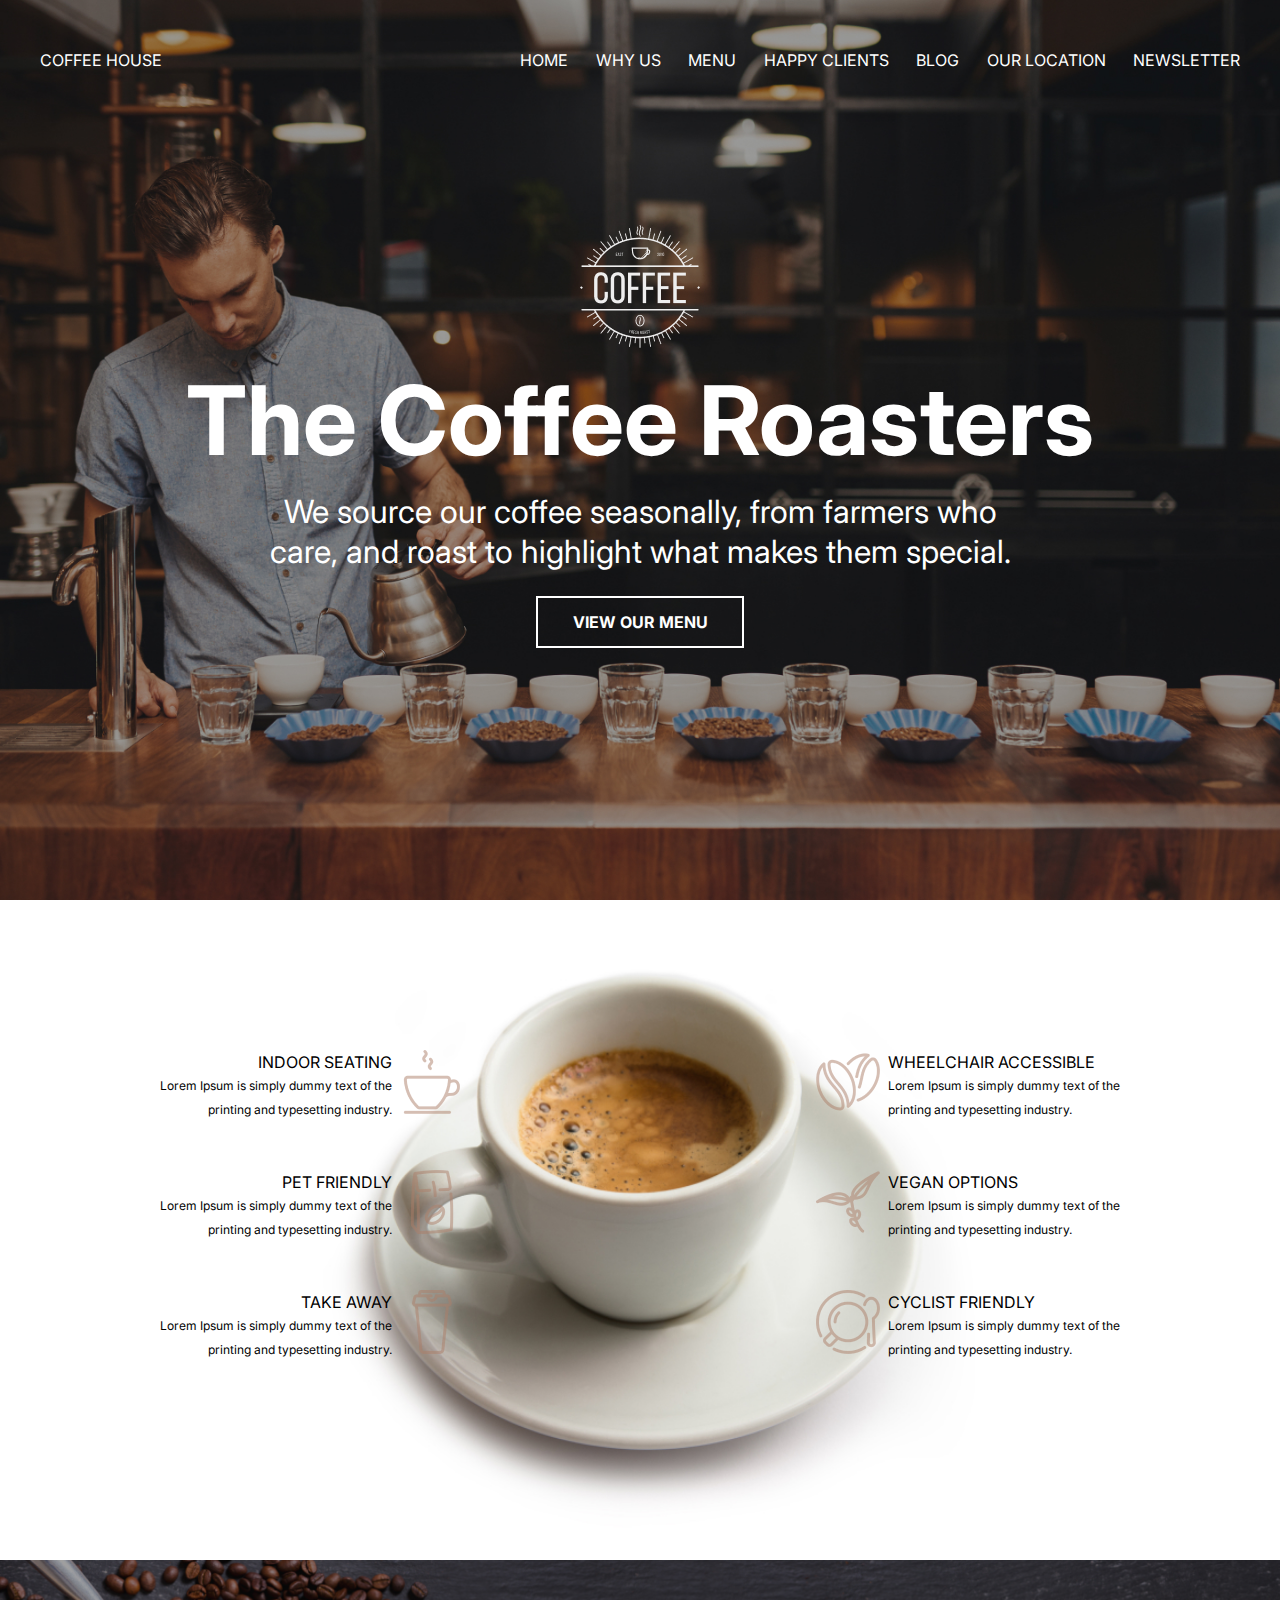
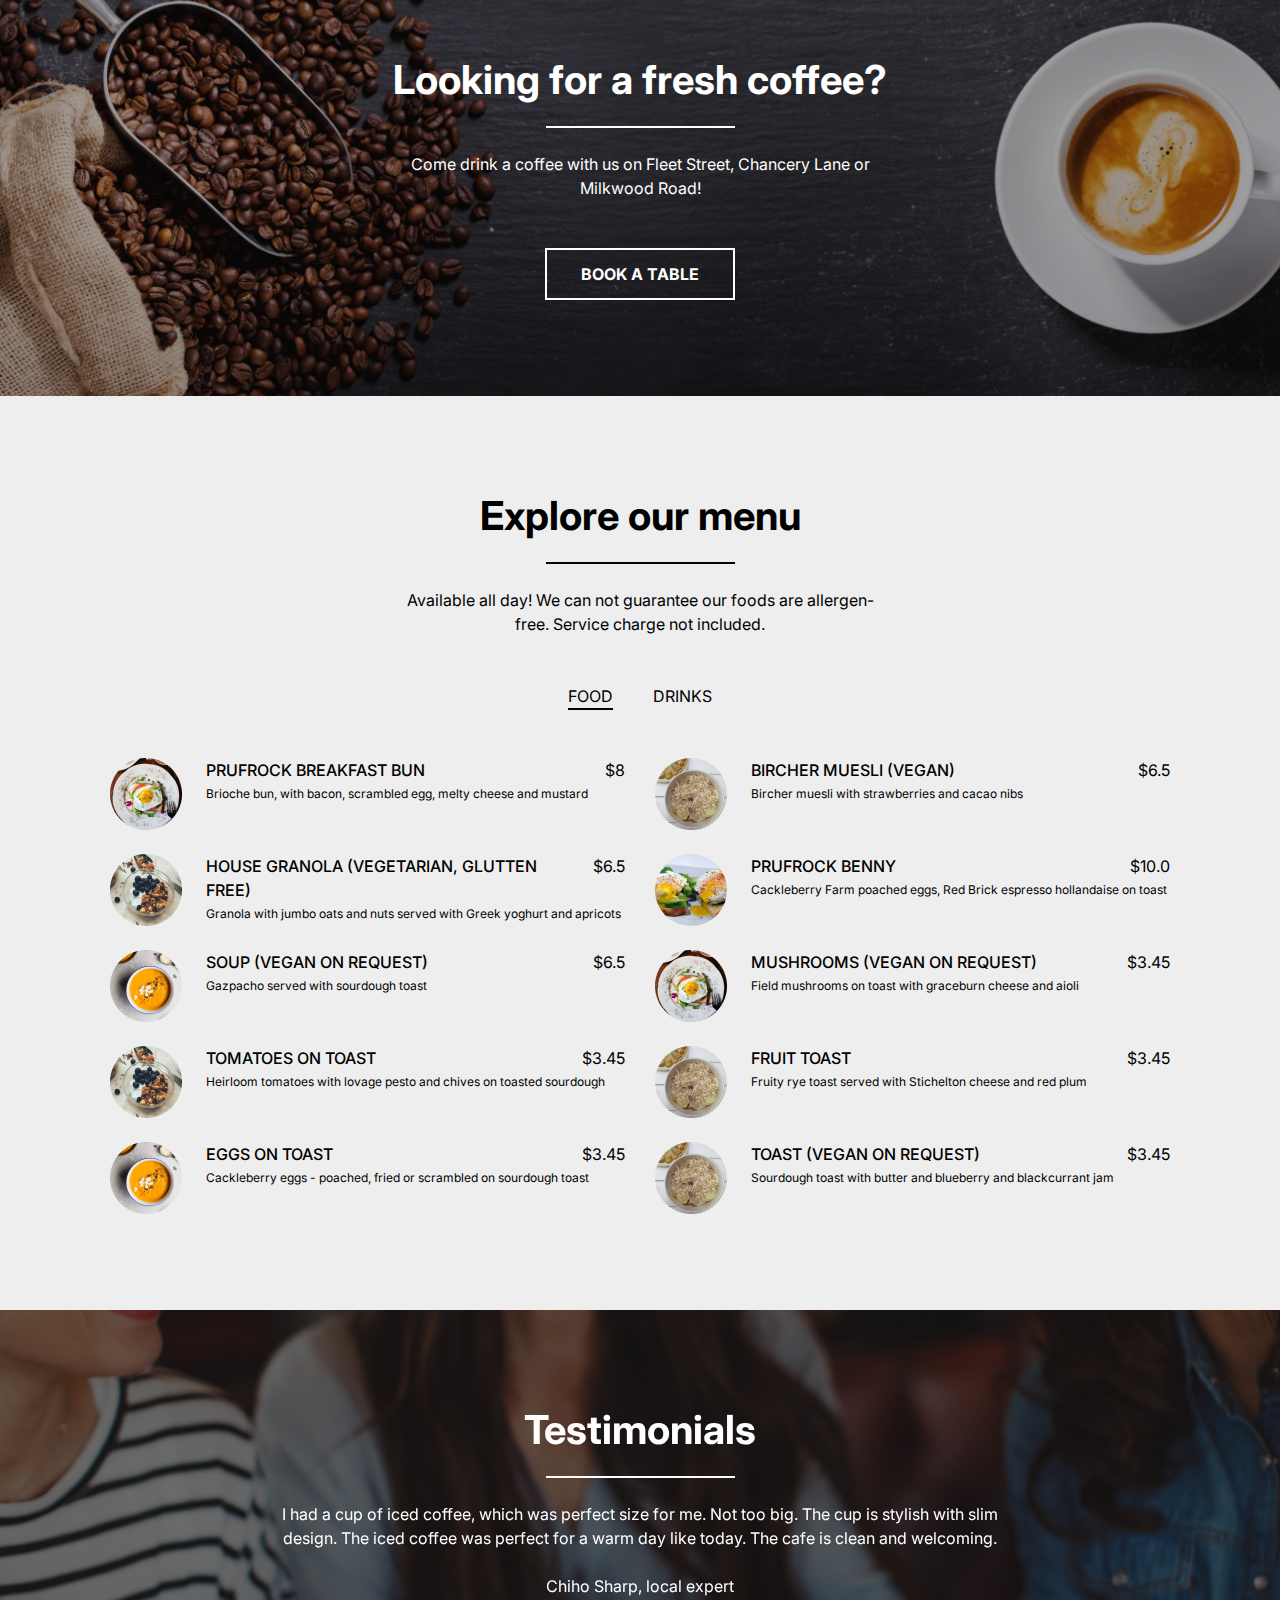
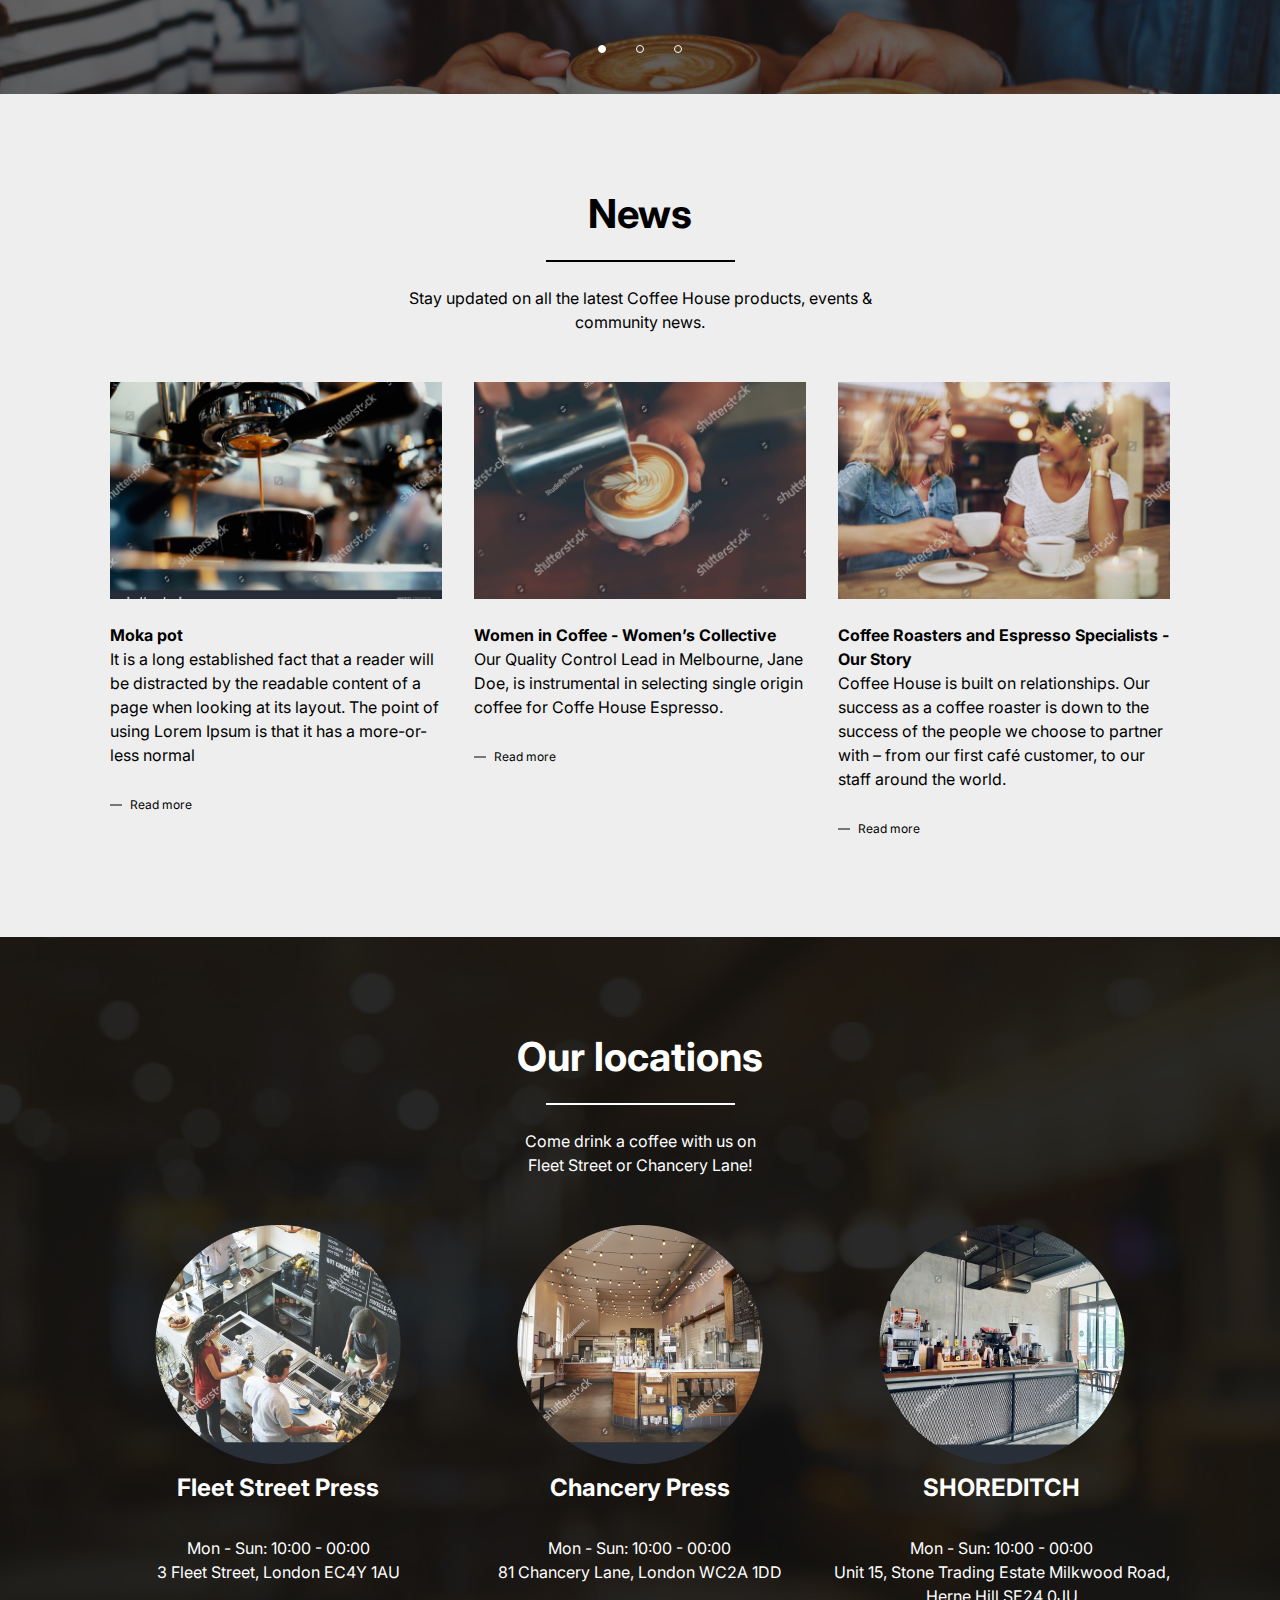
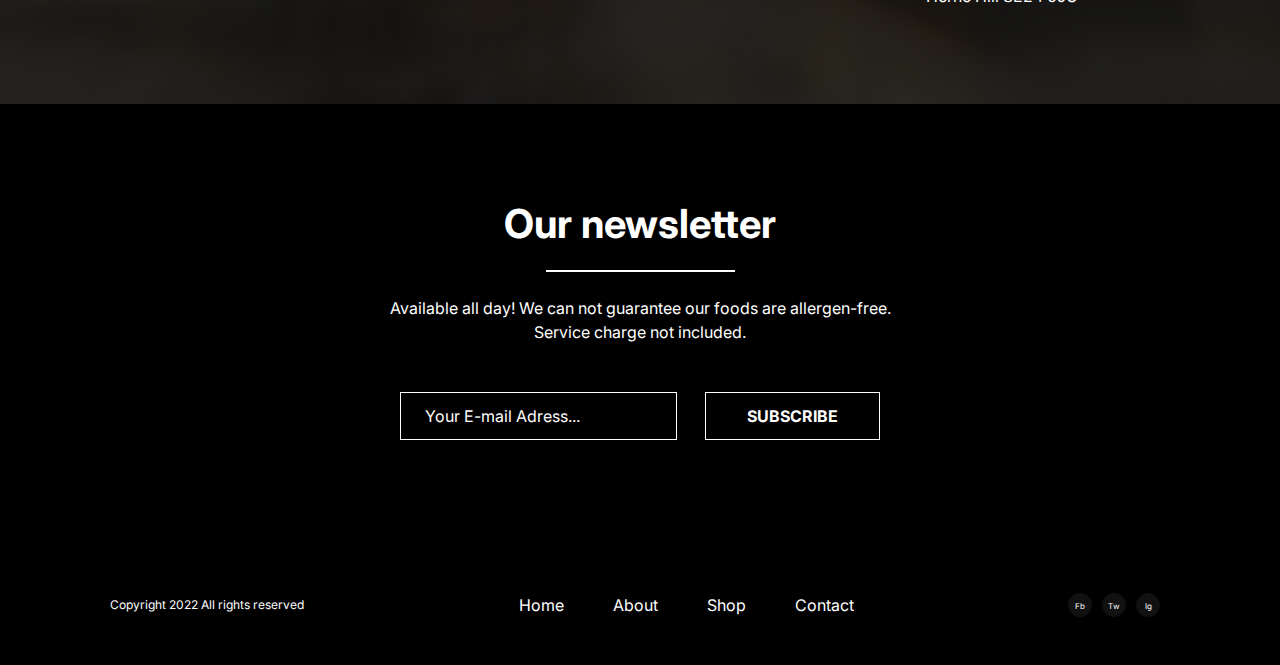
==== commit 9f24c162: "Add files via upload" ====
--- a/index.html
+++ b/index.html
@@ -4,7 +4,7 @@
     <meta charset="UTF-8" />
     <meta http-equiv="X-UA-Compatible" content="IE=edge" />
     <meta name="viewport" content="width=device-width, initial-scale=1.0" />
-    <link rel="stylesheet" href="css/style.min.css?_v=20221209092806" />
+    <link rel="stylesheet" href="css/style.min.css" />
     <title>Coffee House</title>
   </head>
   <body>
@@ -44,7 +44,7 @@
       <div class="container">
         <div class="header__main">
           <div class="header__logo">
-            <picture><source srcset="../img/icons/Logo.webp" type="image/webp"><img src="../img/icons/Logo.png" alt="Logo" /></picture>
+            <img src="../img/icons/Logo.png" alt="Logo" />
           </div>
           <h1 class="header__title">The Coffee Roasters</h1>
           <p class="header__text">
@@ -579,7 +579,7 @@
               </p>
               <div class="news__items">
                 <div class="news__item">
-                  <picture><source srcset="img/news-one.webp" type="image/webp"><img class="news__item-img" src="img/news-one.jpg" alt="" /></picture>
+                  <img class="news__item-img" src="img/news-one.jpg" alt="" />
                   <h6 class="news__item-title">Moka pot</h6>
                   <p class="news__item-text">
                     It is a long established fact that a reader will be
@@ -590,7 +590,7 @@
                   <a class="news__item-link" href="#">Read more</a>
                 </div>
                 <div class="news__item">
-                  <picture><source srcset="img/news-two.webp" type="image/webp"><img class="news__item-img" src="img/news-two.jpg" alt="" /></picture>
+                  <img class="news__item-img" src="img/news-two.jpg" alt="" />
                   <h6 class="news__item-title">
                     Women in Coffee - Women’s Collective
                   </h6>
@@ -602,7 +602,7 @@
                   <a class="news__item-link" href="#">Read more</a>
                 </div>
                 <div class="news__item">
-                  <picture><source srcset="img/news-three.webp" type="image/webp"><img class="news__item-img" src="img/news-three.jpg" alt="" /></picture>
+                  <img class="news__item-img" src="img/news-three.jpg" alt="" />
                   <h6 class="news__item-title">
                     Coffee Roasters and Espresso Specialists - Our Story
                   </h6>
@@ -627,7 +627,7 @@
               </p>
               <div class="location__items">
                 <div class="location__item">
-                  <picture><source srcset="img/loc1.webp" type="image/webp"><img class="location__item-img" src="img/loc1.png" alt="" /></picture>
+                  <img class="location__item-img" src="img/loc1.png" alt="" />
                   <h6 class="location__item-subtitle">Fleet Street Press</h6>
                   <span class="location__item-time"
                     >Mon - Sun: 10:00 - 00:00</span
@@ -637,7 +637,7 @@
                   >
                 </div>
                 <div class="location__item">
-                  <picture><source srcset="img/loc2.webp" type="image/webp"><img class="location__item-img" src="img/loc2.png" alt="" /></picture>
+                  <img class="location__item-img" src="img/loc2.png" alt="" />
                   <h6 class="location__item-subtitle">Chancery Press</h6>
                   <span class="location__item-time"
                     >Mon - Sun: 10:00 - 00:00</span
@@ -647,7 +647,7 @@
                   >
                 </div>
                 <div class="location__item">
-                  <picture><source srcset="img/loc3.webp" type="image/webp"><img class="location__item-img" src="img/loc3.png" alt="" /></picture>
+                  <img class="location__item-img" src="img/loc3.png" alt="" />
                   <h6 class="location__item-subtitle">SHOREDITCH</h6>
                   <span class="location__item-time"
                     >Mon - Sun: 10:00 - 00:00</span
@@ -694,6 +694,6 @@
 </footer>
 
     </div>
-    <script src="js/app.min.js?_v=20221209092806"></script>
+    <script src="js/app.min.js"></script>
   </body>
 </html>
--- a/css/style.min.css
+++ b/css/style.min.css
@@ -1 +1,1064 @@
-@import url('https://fonts.googleapis.com/css2?family=Inter:wght@300; 400;500;600;700&display=swap');html{box-sizing:border-box}*,::after,::before{box-sizing:inherit}ol[class],ul[class]{padding:0}blockquote,body,dd,dl,figcaption,figure,h1,h2,h3,h4,h5,h6,li,ol,p,ul{margin:0;font-size:inherit}li,ul,ul[class]{list-style:none}img{max-width:100%;display:block}button,input,select,textarea{font:inherit}a,a:visited{text-decoration:none;color:#fff}.slick-slider{position:relative;display:block;box-sizing:border-box;-webkit-touch-callout:none;-webkit-user-select:none;-moz-user-select:none;user-select:none;touch-action:pan-y;-webkit-tap-highlight-color:transparent}.slick-list{position:relative;overflow:hidden;display:block;margin:0;padding:0}.slick-list:focus{outline:0}.slick-list.dragging{cursor:pointer;cursor:hand}.slick-slider .slick-list,.slick-slider .slick-track{transform:translate3d(0,0,0)}.slick-track{position:relative;left:0;top:0;display:block;margin-left:auto;margin-right:auto}.slick-track:after,.slick-track:before{content:"";display:table}.slick-track:after{clear:both}.slick-loading .slick-track{visibility:hidden}.slick-slide{float:left;height:100%;min-height:1px;display:none}[dir=rtl] .slick-slide{float:right}.slick-slide img{display:block}.slick-slide.slick-loading img{display:none}.slick-slide.dragging img{pointer-events:none}.slick-initialized .slick-slide{display:block}.slick-loading .slick-slide{visibility:hidden}.slick-vertical .slick-slide{display:block;height:auto;border:1px solid transparent}.slick-arrow.slick-hidden{display:none}.slick-slider{position:relative;display:block;box-sizing:border-box;-webkit-touch-callout:none;-webkit-user-select:none;-moz-user-select:none;user-select:none;touch-action:pan-y;-webkit-tap-highlight-color:transparent}.slick-list{position:relative;overflow:hidden;display:block;margin:0;padding:0}.slick-list:focus{outline:0}.slick-list.dragging{cursor:pointer;cursor:hand}.slick-slider .slick-list,.slick-slider .slick-track{transform:translate3d(0,0,0)}.slick-track{position:relative;left:0;top:0;display:block;margin-left:auto;margin-right:auto}.slick-track:after,.slick-track:before{content:"";display:table}.slick-track:after{clear:both}.slick-loading .slick-track{visibility:hidden}.slick-slide{float:left;height:100%;min-height:1px;display:none}[dir=rtl] .slick-slide{float:right}.slick-slide img{display:block}.slick-slide.slick-loading img{display:none}.slick-slide.dragging img{pointer-events:none}.slick-initialized .slick-slide{display:block}.slick-loading .slick-slide{visibility:hidden}.slick-vertical .slick-slide{display:block;height:auto;border:1px solid transparent}.slick-arrow.slick-hidden{display:none}body,html{height:100%;font-size:16px}body{font-family:Inter,sans-serif;font-style:normal;font-weight:400;font-size:1rem;line-height:1.5rem;overflow-x:hidden;min-width:18.75rem;background-color:#eee}.wrapper{display:flex;flex-direction:column;min-height:100%}.main{flex:1 0 auto}.footer{flex:0 0 auto}.container{max-width:71.25rem;margin:0 auto;padding:0 2.5rem}.container-fluid{max-width:90rem;margin:0 auto;padding:0 2.5rem}.none{display:none}.slick-dots{display:flex;justify-content:center;align-items:center}.slick-dots li{z-index:55;margin:-55px 15px 30px 15px}.slick-dots button{background-color:inherit;border:1px solid #fff;width:8px;height:8px;border-radius:50%;padding:0;font-size:0;cursor:pointer}.slick-dots li.slick-active button{background-color:#fff}body,html{height:100%;font-size:16px}body{font-family:Inter,sans-serif;font-style:normal;font-weight:400;font-size:1rem;line-height:1.5rem;overflow-x:hidden;min-width:18.75rem;background-color:#eee}.wrapper{display:flex;flex-direction:column;min-height:100%}.main{flex:1 0 auto}.footer{flex:0 0 auto}.container{max-width:71.25rem;margin:0 auto;padding:0 2.5rem}.container-fluid{max-width:90rem;margin:0 auto;padding:0 2.5rem}.none{display:none}.slick-dots{display:flex;justify-content:center;align-items:center}.slick-dots li{z-index:55;margin:-55px 15px 30px 15px}.slick-dots button{background-color:inherit;border:1px solid #fff;width:8px;height:8px;border-radius:50%;padding:0;font-size:0;cursor:pointer}.slick-dots li.slick-active button{background-color:#fff}html{box-sizing:border-box}*,::after,::before{box-sizing:inherit}ol[class],ul[class]{padding:0}blockquote,body,dd,dl,figcaption,figure,h1,h2,h3,h4,h5,h6,li,ol,p,ul{margin:0;font-size:inherit}li,ul,ul[class]{list-style:none}img{max-width:100%;display:block}button,input,select,textarea{font:inherit}a,a:visited{text-decoration:none;color:#fff}.bodyFixed{overflow:hidden}.container-comp{display:flex;justify-content:center;align-items:center;text-align:center;border:1px solid #ff0;background-color:gray;color:#fff;height:10rem}.btn{display:inline-block;padding:0 2.13rem;font-weight:700;font-size:1rem;line-height:3rem;text-transform:uppercase;border:2px solid #fff;transition:all .2s;color:#fff}.btn:hover{background-color:#fff;color:#111}.subtitle{font-weight:700;font-size:2.5rem;line-height:3rem;text-align:center;color:#fff;position:relative}.subtitle::after{content:"";position:absolute;left:0;right:0;bottom:-1.5rem;max-width:11.8125rem;height:2px;margin:0 auto;background-color:#fff}.subtitle-black{color:#000}.subtitle-black::after{background-color:#000}.no-webp .header{background:url(../img/bg.jpg) no-repeat}.header{background-size:cover;background-position:center;color:#fff;height:100vh}.header__main{display:flex;flex-direction:column;align-items:center;text-align:center}.header__logo{margin-bottom:1.5rem}.header__title{font-weight:700;font-size:6rem;line-height:6rem;margin-bottom:1.5rem}.header__text{max-width:47.6875rem;font-size:2rem;line-height:2.5rem;text-align:center;margin-bottom:1.5rem}.menu{display:flex;justify-content:space-between;margin-top:3rem;margin-bottom:17vh}.menu__list{display:flex;justify-content:space-between;max-width:45rem;width:45rem}.menu__list-item{cursor:pointer}.menu__list-item:hover{transition:all .2s;transform:translate(0,-5px)}.menu__burger{display:none}.no-webp .cup__inner{background:url(../img/bg-second.jpg) center/cover no-repeat}.cup__inner{display:flex;justify-content:space-between;align-items:center;flex-wrap:wrap;padding:9.375rem 7.5rem}.cup__left{text-align:end}.cup__right{text-align:start}.cup__left-item{max-width:17rem;margin-bottom:3rem;position:relative}.cup__left-item::after{content:"";width:4rem;height:4rem;position:absolute;top:0;left:103%}.no-webp .cup__left-item:nth-child(1)::after{background:url(../img/icons/ic-4.png) center/contain no-repeat}.no-webp .cup__left-item:nth-child(2)::after{background:url(../img/icons/ic-2.png) center/contain no-repeat}.no-webp .cup__left-item:nth-child(3)::after{background:url(../img/icons/ic-3.png) center/contain no-repeat}.cup__right-item{max-width:17rem;margin-bottom:3rem;position:relative}.cup__right-item::before{content:"";width:4rem;height:4rem;position:absolute;top:0;right:103%}.no-webp .cup__right-item:nth-child(1)::before{background:url(../img/icons/ic-5.png) center/contain no-repeat}.no-webp .cup__right-item:nth-child(2)::before{background:url(../img/icons/ic-6.png) center/contain no-repeat}.no-webp .cup__right-item:nth-child(3)::before{background:url(../img/icons/ic-1.png) center/contain no-repeat}.cup__item-title{text-transform:uppercase;font-weight:400}.cup__item-text{font-size:.75rem}.no-webp .looking{background:url(../img/bg-third.jpg) center/cover no-repeat}.looking{padding:6rem 0}.looking__inner{text-align:center}.looking__subtitle{margin-bottom:3rem}.looking__text{color:#fff;max-width:474px;margin:0 auto 3rem}.explore__inner{margin-top:6rem}.explore__subtitle{margin-bottom:3rem}.explore__text{max-width:29.625rem;margin:0 auto;text-align:center;margin-bottom:3rem}.explore__menu-titles{display:flex;justify-content:center;text-transform:uppercase;margin-bottom:3rem}.explore__menu-title--food{font-weight:400;margin:0 1.25rem;cursor:pointer}.explore__menu-title--drink{font-weight:400;margin:0 1.25rem;cursor:pointer}.explore .title-active{border-bottom:2px solid #000}.explore__menu-food{transition:all 1s}.explore__menu-drink{transition:all 1s}.explore__menu-items{display:grid;grid-template-columns:1fr 1fr;grid-column-gap:1.875rem;grid-row-gap:1.5rem;margin-bottom:6rem}.explore__menu-item{display:flex}.explore__menu-item--inner{width:100%}.explore__menu-item--about{display:flex;justify-content:space-between}.explore__menu-item--img{width:4.5rem;height:4.5rem;margin-right:1.5rem}.explore__menu-item--title{text-transform:uppercase;font-weight:500;margin-right:.9375rem}.explore__menu-item--text{font-size:.75rem}.test{color:#fff;text-align:center}.test__item{padding:6rem 0}.no-webp .test__item--first{background:url(../img/slider-bg.jpg) center/cover no-repeat}.no-webp .test__item--second{background:url(../img/slider-bg.jpg) center/cover no-repeat}.no-webp .test__item--third{background:url(../img/slider-bg.jpg) center/cover no-repeat}.test__item-title{margin-bottom:3rem}.test__item-text{max-width:45.9375rem;margin:0 auto;margin-bottom:1.5rem}.news__inner{text-align:start;padding:6rem 0 3rem}.news__title{margin-bottom:3rem}.news__text{max-width:29.625rem;text-align:center;margin:0 auto 3rem}.news__items{display:grid;grid-template-columns:1fr 1fr 1fr;grid-column-gap:2rem}.news__item-img{min-width:12.5rem;min-height:12.5rem;margin-bottom:1.5rem}.news__item-text{margin-bottom:1.5rem}.news__item-link{display:inline-block;color:#000;position:relative;padding:0 0 0 1.25rem;margin-bottom:3rem;font-size:.75rem}.news__item-link:hover{transition:all .2s;transform:translate(0,-5px)}.news__item-link::before{content:"";position:absolute;background-color:#000;width:.75rem;height:1px;top:50%;left:0;transform:translate(0,-50%)}.news__item-link:visited{color:#000}.no-webp .location{background:url(../img/loc-bg.jpg) center/cover no-repeat}.location{color:#fff}.location__inner{padding:6rem 0 3rem}.location__title{margin-bottom:3rem}.location__text{max-width:15.625rem;margin:0 auto 3rem;text-align:center}.location__items{display:grid;grid-template-columns:1fr 1fr 1fr;grid-column-gap:1.5625rem}.location__item{margin-bottom:3rem;text-align:center}.location__item-img{min-width:15.3125rem;height:14.9375rem;margin-bottom:1.5rem;margin:0 auto}.location__item-subtitle{font-size:1.5rem;line-height:3rem;margin-bottom:1.5rem}.location__item-time{display:block}.location__item-adress{display:block}.footer{background-color:#000;color:#fff}.footer__up{display:flex;flex-direction:column;align-items:center;margin-bottom:5.3125rem}.footer__up_title{margin:6rem 0 3rem}.footer__up_text{text-align:center;max-width:35rem;margin-bottom:3rem}.footer__form-input{max-width:17.3125rem;height:3rem;margin-right:1.5rem;padding:0 1.25rem 0 1.5rem;background-color:inherit;color:#fff;border:1px solid #fff;margin-bottom:1.25rem}.footer__form-input::-moz-placeholder{color:#fff}.footer__form-input::placeholder{color:#fff}.footer__form-btn{font-weight:700;background-color:inherit;color:inherit;border:1px solid #fff;padding:0 2.5625rem;text-transform:uppercase;cursor:pointer;transition:all .2s;height:3rem}.footer__form-btn:hover{background-color:#fff;color:#111}.footer__down{display:flex;justify-content:space-between;padding:3rem 0 3rem}.footer__copyright{font-size:.75rem}.footer__menu{display:flex;justify-content:space-between;width:20.9375rem}.footer__icons{display:flex}.footer__icon{cursor:pointer;font-size:.5rem;line-height:1.5rem;border:1px solid #111;background-color:#111;border-radius:50%;width:1.5rem;height:1.5rem;text-align:center;margin-right:.625rem}@media (max-width:1100px){.menu{margin-bottom:10vh}.cup__inner{padding:9.375rem 1.25rem}}@media (max-width:989px){.menu__list{width:42.5rem}}@media (max-width:920px){.menu{display:flex;justify-content:space-between;margin-top:3rem}.menu__list{position:absolute;background:rgba(0,0,0,.9);top:0;right:0;left:0;bottom:0;display:flex;flex-direction:column;justify-content:center;align-items:center;font-size:1.5625rem;line-height:4.0625rem;color:#fff;width:100%;max-width:100%;transition:all .2s}.menu__list--close{transform:translate(0,-2000px)}.menu__burger{z-index:50;cursor:pointer;display:flex;flex-direction:column;width:2.1875rem}.menu__burger span{transition:all .3s;height:2px;background:#fff}.menu__burger span:nth-child(2){margin:.375rem 0}.menu .menu__burger--close span:nth-child(1){transform:rotate(45deg);transform-origin:6px 6px}.menu .menu__burger--close span:nth-child(2){opacity:0}.menu .menu__burger--close span:nth-child(3){transform:rotate(-45deg);transform-origin:9px -1px}.location__items{display:block}}@media (max-width:768px){html{font-size:15px}.header__title{font-size:2.5rem}.header__text{font-size:1.5rem;line-height:3rem;margin-bottom:3rem}.footer__menu{display:none}.cup__inner{display:block;padding:6rem 5.625rem 6rem 7.5rem;background-position:30%}.cup__left{text-align:start}.cup__left-item::after{display:none}.cup__left-item::before{content:"";width:4rem;height:4rem;position:absolute;top:0;right:103%}.no-webp .cup__left-item:nth-child(1)::before{background:url(../img/icons/ic-4.png) center/contain no-repeat}.no-webp .cup__left-item:nth-child(2)::before{background:url(../img/icons/ic-2.png) center/contain no-repeat}.no-webp .cup__left-item:nth-child(3)::before{background:url(../img/icons/ic-3.png) center/contain no-repeat}.explore__menu-items{grid-template-columns:1fr}.news__items{display:block}}@media (max-width:575px){html{font-size:14px}.header__text{line-height:3.75rem}.footer__up_form{text-align:center}}@media (max-width:460px){.header__title{line-height:3rem}.header__text{line-height:2.5rem;margin-bottom:2.5rem}.cup__inner{padding:4.125rem 1.25rem 4.125rem 6.25rem}}@media (max-height:700px){.menu{margin-bottom:3vh}.header__title{font-size:4rem}.header__text{font-size:1.5625rem}}.webp .header{background:url(../img/bg.webp) no-repeat}.webp .cup__inner{background:url(../img/bg-second.webp) center/cover no-repeat}.webp .cup__left-item:nth-child(1)::after{background:url(../img/icons/ic-4.webp) center/contain no-repeat}.webp .cup__left-item:nth-child(2)::after{background:url(../img/icons/ic-2.webp) center/contain no-repeat}.webp .cup__left-item:nth-child(3)::after{background:url(../img/icons/ic-3.webp) center/contain no-repeat}.webp .cup__right-item:nth-child(1)::before{background:url(../img/icons/ic-5.webp) center/contain no-repeat}.webp .cup__right-item:nth-child(2)::before{background:url(../img/icons/ic-6.webp) center/contain no-repeat}.webp .cup__right-item:nth-child(3)::before{background:url(../img/icons/ic-1.webp) center/contain no-repeat}.webp .looking{background:url(../img/bg-third.webp) center/cover no-repeat}.webp .test__item--first{background:url(../img/slider-bg.webp) center/cover no-repeat}.webp .test__item--second{background:url(../img/slider-bg.webp) center/cover no-repeat}.webp .test__item--third{background:url(../img/slider-bg.webp) center/cover no-repeat}.webp .location{background:url(../img/loc-bg.webp) center/cover no-repeat}@media (max-width:768px){.webp .cup__left-item:nth-child(1)::before{background:url(../img/icons/ic-4.webp) center/contain no-repeat}}@media (max-width:768px){.webp .cup__left-item:nth-child(2)::before{background:url(../img/icons/ic-2.webp) center/contain no-repeat}}@media (max-width:768px){.webp .cup__left-item:nth-child(3)::before{background:url(../img/icons/ic-3.webp) center/contain no-repeat}}+@import url("https://fonts.googleapis.com/css2?family=Inter:wght@300;400;500;600;700&display=swap");
+html {
+  box-sizing: border-box;
+}
+
+*,
+*::after,
+*::before {
+  box-sizing: inherit;
+}
+
+ul[class],
+ol[class] {
+  padding: 0;
+}
+
+body,
+h1,
+h2,
+h3,
+h4,
+h5,
+h6,
+p,
+ul,
+ol,
+li,
+figure,
+figcaption,
+blockquote,
+dl,
+dd {
+  margin: 0;
+  font-size: inherit;
+}
+
+ul[class],
+ul,
+li {
+  list-style: none;
+}
+
+img {
+  max-width: 100%;
+  display: block;
+}
+
+input,
+button,
+textarea,
+select {
+  font: inherit;
+}
+
+a,
+a:visited {
+  text-decoration: none;
+  color: #fff;
+}
+
+/* Slider */
+.slick-slider {
+  position: relative;
+  display: block;
+  box-sizing: border-box;
+  -webkit-touch-callout: none;
+  -webkit-user-select: none;
+  -khtml-user-select: none;
+  -moz-user-select: none;
+  -ms-user-select: none;
+  user-select: none;
+  -ms-touch-action: pan-y;
+  touch-action: pan-y;
+  -webkit-tap-highlight-color: transparent;
+}
+
+.slick-list {
+  position: relative;
+  overflow: hidden;
+  display: block;
+  margin: 0;
+  padding: 0;
+}
+.slick-list:focus {
+  outline: none;
+}
+.slick-list.dragging {
+  cursor: pointer;
+  cursor: hand;
+}
+
+.slick-slider .slick-track,
+.slick-slider .slick-list {
+  -webkit-transform: translate3d(0, 0, 0);
+  -moz-transform: translate3d(0, 0, 0);
+  -ms-transform: translate3d(0, 0, 0);
+  -o-transform: translate3d(0, 0, 0);
+  transform: translate3d(0, 0, 0);
+}
+
+.slick-track {
+  position: relative;
+  left: 0;
+  top: 0;
+  display: block;
+  margin-left: auto;
+  margin-right: auto;
+}
+.slick-track:before, .slick-track:after {
+  content: "";
+  display: table;
+}
+.slick-track:after {
+  clear: both;
+}
+.slick-loading .slick-track {
+  visibility: hidden;
+}
+
+.slick-slide {
+  float: left;
+  height: 100%;
+  min-height: 1px;
+  display: none;
+}
+[dir=rtl] .slick-slide {
+  float: right;
+}
+.slick-slide img {
+  display: block;
+}
+.slick-slide.slick-loading img {
+  display: none;
+}
+.slick-slide.dragging img {
+  pointer-events: none;
+}
+.slick-initialized .slick-slide {
+  display: block;
+}
+.slick-loading .slick-slide {
+  visibility: hidden;
+}
+.slick-vertical .slick-slide {
+  display: block;
+  height: auto;
+  border: 1px solid transparent;
+}
+
+.slick-arrow.slick-hidden {
+  display: none;
+}
+
+/* Slider */
+.slick-slider {
+  position: relative;
+  display: block;
+  box-sizing: border-box;
+  -webkit-touch-callout: none;
+  -webkit-user-select: none;
+  -khtml-user-select: none;
+  -moz-user-select: none;
+  -ms-user-select: none;
+  user-select: none;
+  -ms-touch-action: pan-y;
+  touch-action: pan-y;
+  -webkit-tap-highlight-color: transparent;
+}
+
+.slick-list {
+  position: relative;
+  overflow: hidden;
+  display: block;
+  margin: 0;
+  padding: 0;
+}
+.slick-list:focus {
+  outline: none;
+}
+.slick-list.dragging {
+  cursor: pointer;
+  cursor: hand;
+}
+
+.slick-slider .slick-track,
+.slick-slider .slick-list {
+  -webkit-transform: translate3d(0, 0, 0);
+  -moz-transform: translate3d(0, 0, 0);
+  -ms-transform: translate3d(0, 0, 0);
+  -o-transform: translate3d(0, 0, 0);
+  transform: translate3d(0, 0, 0);
+}
+
+.slick-track {
+  position: relative;
+  left: 0;
+  top: 0;
+  display: block;
+  margin-left: auto;
+  margin-right: auto;
+}
+.slick-track:before, .slick-track:after {
+  content: "";
+  display: table;
+}
+.slick-track:after {
+  clear: both;
+}
+.slick-loading .slick-track {
+  visibility: hidden;
+}
+
+.slick-slide {
+  float: left;
+  height: 100%;
+  min-height: 1px;
+  display: none;
+}
+[dir=rtl] .slick-slide {
+  float: right;
+}
+.slick-slide img {
+  display: block;
+}
+.slick-slide.slick-loading img {
+  display: none;
+}
+.slick-slide.dragging img {
+  pointer-events: none;
+}
+.slick-initialized .slick-slide {
+  display: block;
+}
+.slick-loading .slick-slide {
+  visibility: hidden;
+}
+.slick-vertical .slick-slide {
+  display: block;
+  height: auto;
+  border: 1px solid transparent;
+}
+
+.slick-arrow.slick-hidden {
+  display: none;
+}
+
+html,
+body {
+  height: 100%;
+  font-size: 16px;
+}
+
+body {
+  font-family: "Inter", sans-serif;
+  font-style: normal;
+  font-weight: 400;
+  font-size: 1rem;
+  line-height: 1.5rem;
+  overflow-x: hidden;
+  min-width: 18.75rem;
+  background-color: #eeeeee;
+}
+
+.wrapper {
+  display: flex;
+  flex-direction: column;
+  min-height: 100%;
+}
+
+.main {
+  flex: 1 0 auto;
+}
+
+.footer {
+  flex: 0 0 auto;
+}
+
+.container {
+  max-width: 71.25rem;
+  margin: 0 auto;
+  padding: 0 2.5rem;
+}
+
+.container-fluid {
+  max-width: 90rem;
+  margin: 0 auto;
+  padding: 0 2.5rem;
+}
+
+.none {
+  display: none;
+}
+
+.slick-dots {
+  display: flex;
+  justify-content: center;
+  align-items: center;
+}
+.slick-dots li {
+  z-index: 55;
+  margin: -55px 15px 30px 15px;
+}
+.slick-dots button {
+  background-color: inherit;
+  border: 1px solid #fff;
+  width: 8px;
+  height: 8px;
+  border-radius: 50%;
+  padding: 0;
+  font-size: 0;
+  cursor: pointer;
+}
+.slick-dots li.slick-active button {
+  background-color: #fff;
+}
+
+html,
+body {
+  height: 100%;
+  font-size: 16px;
+}
+
+body {
+  font-family: "Inter", sans-serif;
+  font-style: normal;
+  font-weight: 400;
+  font-size: 1rem;
+  line-height: 1.5rem;
+  overflow-x: hidden;
+  min-width: 18.75rem;
+  background-color: #eeeeee;
+}
+
+.wrapper {
+  display: flex;
+  flex-direction: column;
+  min-height: 100%;
+}
+
+.main {
+  flex: 1 0 auto;
+}
+
+.footer {
+  flex: 0 0 auto;
+}
+
+.container {
+  max-width: 71.25rem;
+  margin: 0 auto;
+  padding: 0 2.5rem;
+}
+
+.container-fluid {
+  max-width: 90rem;
+  margin: 0 auto;
+  padding: 0 2.5rem;
+}
+
+.none {
+  display: none;
+}
+
+.slick-dots {
+  display: flex;
+  justify-content: center;
+  align-items: center;
+}
+.slick-dots li {
+  z-index: 55;
+  margin: -55px 15px 30px 15px;
+}
+.slick-dots button {
+  background-color: inherit;
+  border: 1px solid #fff;
+  width: 8px;
+  height: 8px;
+  border-radius: 50%;
+  padding: 0;
+  font-size: 0;
+  cursor: pointer;
+}
+.slick-dots li.slick-active button {
+  background-color: #fff;
+}
+
+html {
+  box-sizing: border-box;
+}
+
+*,
+*::after,
+*::before {
+  box-sizing: inherit;
+}
+
+ul[class],
+ol[class] {
+  padding: 0;
+}
+
+body,
+h1,
+h2,
+h3,
+h4,
+h5,
+h6,
+p,
+ul,
+ol,
+li,
+figure,
+figcaption,
+blockquote,
+dl,
+dd {
+  margin: 0;
+  font-size: inherit;
+}
+
+ul[class],
+ul,
+li {
+  list-style: none;
+}
+
+img {
+  max-width: 100%;
+  display: block;
+}
+
+input,
+button,
+textarea,
+select {
+  font: inherit;
+}
+
+a,
+a:visited {
+  text-decoration: none;
+  color: #fff;
+}
+
+.bodyFixed {
+  overflow: hidden;
+}
+
+.container-comp {
+  display: flex;
+  justify-content: center;
+  align-items: center;
+  text-align: center;
+  border: 1px solid yellow;
+  background-color: gray;
+  color: #fff;
+  height: 10rem;
+}
+
+.btn {
+  display: inline-block;
+  padding: 0 2.13rem;
+  font-weight: 700;
+  font-size: 1rem;
+  line-height: 3rem;
+  text-transform: uppercase;
+  border: 2px solid #ffffff;
+  transition: all 0.2s;
+  color: #fff;
+}
+.btn:hover {
+  background-color: #fff;
+  color: #111;
+}
+
+.subtitle {
+  font-weight: 700;
+  font-size: 2.5rem;
+  line-height: 3rem;
+  /* identical to box height, or 120% */
+  text-align: center;
+  color: #ffffff;
+  position: relative;
+}
+.subtitle::after {
+  content: "";
+  position: absolute;
+  left: 0;
+  right: 0;
+  bottom: -1.5rem;
+  max-width: 11.8125rem;
+  height: 2px;
+  margin: 0 auto;
+  background-color: #fff;
+}
+
+.subtitle-black {
+  color: #000;
+}
+.subtitle-black::after {
+  background-color: #000;
+}
+
+/* ================= */
+/* ================================ */
+.header {
+  background: url("../img/bg.jpg") no-repeat;
+  background-size: cover;
+  background-position: center;
+  color: #fff;
+  height: 100vh;
+}
+.header__main {
+  display: flex;
+  flex-direction: column;
+  align-items: center;
+  text-align: center;
+}
+.header__logo {
+  margin-bottom: 1.5rem;
+}
+.header__title {
+  font-weight: 700;
+  font-size: 6rem;
+  line-height: 6rem;
+  margin-bottom: 1.5rem;
+}
+.header__text {
+  max-width: 47.6875rem;
+  font-size: 2rem;
+  line-height: 2.5rem;
+  text-align: center;
+  margin-bottom: 1.5rem;
+}
+
+.menu {
+  display: flex;
+  justify-content: space-between;
+  margin-top: 3rem;
+  margin-bottom: 17vh;
+}
+.menu__list {
+  display: flex;
+  justify-content: space-between;
+  max-width: 45rem;
+  width: 45rem;
+}
+.menu__list-item {
+  cursor: pointer;
+}
+.menu__list-item:hover {
+  transition: all 0.2s;
+  transform: translate(0, -5px);
+}
+.menu__burger {
+  display: none;
+}
+
+/* ================================ */
+/* ================= */
+.cup__inner {
+  background: url(../img/bg-second.jpg) center/cover no-repeat;
+  display: flex;
+  justify-content: space-between;
+  align-items: center;
+  flex-wrap: wrap;
+  padding: 9.375rem 7.5rem;
+}
+.cup__left {
+  text-align: end;
+}
+.cup__right {
+  text-align: start;
+}
+.cup__left-item {
+  max-width: 17rem;
+  margin-bottom: 3rem;
+  position: relative;
+}
+.cup__left-item::after {
+  content: "";
+  width: 4rem;
+  height: 4rem;
+  position: absolute;
+  top: 0;
+  left: 103%;
+}
+.cup__left-item:nth-child(1)::after {
+  background: url(../img/icons/ic-4.png) center/contain no-repeat;
+}
+.cup__left-item:nth-child(2)::after {
+  background: url(../img/icons/ic-2.png) center/contain no-repeat;
+}
+.cup__left-item:nth-child(3)::after {
+  background: url(../img/icons/ic-3.png) center/contain no-repeat;
+}
+.cup__right-item {
+  max-width: 17rem;
+  margin-bottom: 3rem;
+  position: relative;
+}
+.cup__right-item::before {
+  content: "";
+  width: 4rem;
+  height: 4rem;
+  position: absolute;
+  top: 0;
+  right: 103%;
+}
+.cup__right-item:nth-child(1)::before {
+  background: url(../img/icons/ic-5.png) center/contain no-repeat;
+}
+.cup__right-item:nth-child(2)::before {
+  background: url(../img/icons/ic-6.png) center/contain no-repeat;
+}
+.cup__right-item:nth-child(3)::before {
+  background: url(../img/icons/ic-1.png) center/contain no-repeat;
+}
+.cup__item-title {
+  text-transform: uppercase;
+  font-weight: 400;
+}
+.cup__item-text {
+  font-size: 0.75rem;
+}
+
+/* ===================== */
+.looking {
+  background: url(../img/bg-third.jpg) center/cover no-repeat;
+  padding: 6rem 0;
+}
+.looking__inner {
+  text-align: center;
+}
+.looking__subtitle {
+  margin-bottom: 3rem;
+}
+.looking__text {
+  color: #fff;
+  max-width: 474px;
+  margin: 0 auto 3rem;
+}
+/* ======================= */
+.explore__inner {
+  margin-top: 6rem;
+}
+.explore__subtitle {
+  margin-bottom: 3rem;
+}
+.explore__text {
+  max-width: 29.625rem;
+  margin: 0 auto;
+  text-align: center;
+  margin-bottom: 3rem;
+}
+.explore__menu-titles {
+  display: flex;
+  justify-content: center;
+  text-transform: uppercase;
+  margin-bottom: 3rem;
+}
+.explore__menu-title--food {
+  font-weight: 400;
+  margin: 0 1.25rem;
+  cursor: pointer;
+}
+.explore__menu-title--drink {
+  font-weight: 400;
+  margin: 0 1.25rem;
+  cursor: pointer;
+}
+.explore .title-active {
+  border-bottom: 2px solid #000;
+}
+.explore__menu-food {
+  transition: all 1s;
+}
+.explore__menu-drink {
+  transition: all 1s;
+}
+.explore__menu-items {
+  display: grid;
+  grid-template-columns: 1fr 1fr;
+  grid-column-gap: 1.875rem;
+  grid-row-gap: 1.5rem;
+  margin-bottom: 6rem;
+}
+.explore__menu-item {
+  display: flex;
+}
+.explore__menu-item--inner {
+  width: 100%;
+}
+.explore__menu-item--about {
+  display: flex;
+  justify-content: space-between;
+}
+.explore__menu-item--img {
+  width: 4.5rem;
+  height: 4.5rem;
+  margin-right: 1.5rem;
+}
+.explore__menu-item--title {
+  text-transform: uppercase;
+  font-weight: 500;
+  margin-right: 0.9375rem;
+}
+.explore__menu-item--text {
+  font-size: 0.75rem;
+}
+
+/* ===================================== */
+.test {
+  color: #fff;
+  text-align: center;
+}
+.test__item {
+  padding: 6rem 0;
+}
+.test__item--first {
+  background: url(../img/slider-bg.jpg) center/cover no-repeat;
+}
+.test__item--second {
+  background: url(../img/slider-bg.jpg) center/cover no-repeat;
+}
+.test__item--third {
+  background: url(../img/slider-bg.jpg) center/cover no-repeat;
+}
+.test__item-title {
+  margin-bottom: 3rem;
+}
+.test__item-text {
+  max-width: 45.9375rem;
+  margin: 0 auto;
+  margin-bottom: 1.5rem;
+}
+/* ======================== */
+.news__inner {
+  text-align: start;
+  padding: 6rem 0 3rem;
+}
+.news__title {
+  margin-bottom: 3rem;
+}
+.news__text {
+  max-width: 29.625rem;
+  text-align: center;
+  margin: 0 auto 3rem;
+}
+.news__items {
+  display: grid;
+  grid-template-columns: 1fr 1fr 1fr;
+  grid-column-gap: 2rem;
+}
+.news__item-img {
+  min-width: 12.5rem;
+  min-height: 12.5rem;
+  margin-bottom: 1.5rem;
+}
+.news__item-text {
+  margin-bottom: 1.5rem;
+}
+.news__item-link {
+  display: inline-block;
+  color: #000;
+  position: relative;
+  padding: 0 0 0 1.25rem;
+  margin-bottom: 3rem;
+  font-size: 0.75rem;
+}
+.news__item-link:hover {
+  transition: all 0.2s;
+  transform: translate(0, -5px);
+}
+.news__item-link::before {
+  content: "";
+  position: absolute;
+  background-color: #000;
+  width: 0.75rem;
+  height: 1px;
+  top: 50%;
+  left: 0;
+  transform: translate(0, -50%);
+}
+.news__item-link:visited {
+  color: #000;
+}
+
+/* -=========================== */
+.location {
+  background: url(../img/loc-bg.jpg) center/cover no-repeat;
+  color: #fff;
+}
+.location__inner {
+  padding: 6rem 0 3rem;
+}
+.location__title {
+  margin-bottom: 3rem;
+}
+.location__text {
+  max-width: 15.625rem;
+  margin: 0 auto 3rem;
+  text-align: center;
+}
+.location__items {
+  display: grid;
+  grid-template-columns: 1fr 1fr 1fr;
+  grid-column-gap: 1.5625rem;
+}
+.location__item {
+  margin-bottom: 3rem;
+  text-align: center;
+}
+.location__item-img {
+  min-width: 15.3125rem;
+  height: 14.9375rem;
+  margin-bottom: 1.5rem;
+  margin: 0 auto;
+}
+.location__item-subtitle {
+  font-size: 1.5rem;
+  line-height: 3rem;
+  margin-bottom: 1.5rem;
+}
+.location__item-time {
+  display: block;
+}
+.location__item-adress {
+  display: block;
+}
+
+/* ================= */
+.footer {
+  background-color: rgb(0, 0, 0);
+  color: #fff;
+}
+.footer__up {
+  display: flex;
+  flex-direction: column;
+  align-items: center;
+  margin-bottom: 5.3125rem;
+}
+.footer__up_title {
+  margin: 6rem 0 3rem;
+}
+.footer__up_text {
+  text-align: center;
+  max-width: 35rem;
+  margin-bottom: 3rem;
+}
+.footer__form-input {
+  max-width: 17.3125rem;
+  height: 3rem;
+  margin-right: 1.5rem;
+  padding: 0px 1.25rem 0px 1.5rem;
+  background-color: inherit;
+  color: #fff;
+  border: 1px solid #fff;
+  margin-bottom: 1.25rem;
+}
+.footer__form-input::placeholder {
+  color: #fff;
+}
+.footer__form-btn {
+  font-weight: 700;
+  background-color: inherit;
+  color: inherit;
+  border: 1px solid #fff;
+  padding: 0 2.5625rem;
+  text-transform: uppercase;
+  cursor: pointer;
+  transition: all 0.2s;
+  height: 3rem;
+}
+.footer__form-btn:hover {
+  background-color: #fff;
+  color: #111;
+}
+.footer__down {
+  display: flex;
+  justify-content: space-between;
+  padding: 3rem 0 3rem;
+}
+.footer__copyright {
+  font-size: 0.75rem;
+}
+.footer__menu {
+  display: flex;
+  justify-content: space-between;
+  width: 20.9375rem;
+}
+.footer__icons {
+  display: flex;
+}
+.footer__icon {
+  cursor: pointer;
+  font-size: 0.5rem;
+  line-height: 1.5rem;
+  border: 1px solid #111;
+  background-color: #111;
+  border-radius: 50%;
+  width: 1.5rem;
+  height: 1.5rem;
+  text-align: center;
+  margin-right: 0.625rem;
+}
+/* ================= */
+@media (max-width: 1100px) {
+  .menu {
+    margin-bottom: 10vh;
+  }
+  .cup__inner {
+    padding: 9.375rem 1.25rem;
+  }
+}
+@media (max-width: 989px) {
+  .menu__list {
+    width: 42.5rem;
+  }
+  /*  */
+}
+@media (max-width: 920px) {
+  .menu {
+    display: flex;
+    justify-content: space-between;
+    margin-top: 3rem;
+  }
+  .menu__list {
+    position: absolute;
+    background: rgba(0, 0, 0, 0.9);
+    top: 0;
+    right: 0;
+    left: 0;
+    bottom: 0;
+    display: flex;
+    flex-direction: column;
+    justify-content: center;
+    align-items: center;
+    font-size: 1.5625rem;
+    line-height: 4.0625rem;
+    color: #fff;
+    width: 100%;
+    max-width: 100%;
+    transition: all 0.2s;
+  }
+  .menu__list--close {
+    transform: translate(0, -2000px);
+  }
+  .menu__burger {
+    z-index: 50;
+    cursor: pointer;
+    display: flex;
+    flex-direction: column;
+    width: 2.1875rem;
+  }
+  .menu__burger span {
+    transition: all 0.3s;
+    height: 2px;
+    background: #fff;
+  }
+  .menu__burger span:nth-child(2) {
+    margin: 0.375rem 0;
+  }
+  .menu .menu__burger--close span:nth-child(1) {
+    transform: rotate(45deg);
+    transform-origin: 6px 6px;
+  }
+  .menu .menu__burger--close span:nth-child(2) {
+    opacity: 0;
+  }
+  .menu .menu__burger--close span:nth-child(3) {
+    transform: rotate(-45deg);
+    transform-origin: 9px -1px;
+  }
+  .location__items {
+    display: block;
+  }
+}
+@media (max-width: 768px) {
+  html {
+    font-size: 15px;
+  }
+  .header__title {
+    font-size: 2.5rem;
+  }
+  .header__text {
+    font-size: 1.5rem;
+    line-height: 3rem;
+    margin-bottom: 3rem;
+  }
+  .footer__menu {
+    display: none;
+  }
+  .cup__inner {
+    display: block;
+    padding: 6rem 5.625rem 6rem 7.5rem;
+    background-position: 30%;
+  }
+  .cup__left {
+    text-align: start;
+  }
+  .cup__left-item::after {
+    display: none;
+  }
+  .cup__left-item::before {
+    content: "";
+    width: 4rem;
+    height: 4rem;
+    position: absolute;
+    top: 0;
+    right: 103%;
+  }
+  .cup__left-item:nth-child(1)::before {
+    background: url(../img/icons/ic-4.png) center/contain no-repeat;
+  }
+  .cup__left-item:nth-child(2)::before {
+    background: url(../img/icons/ic-2.png) center/contain no-repeat;
+  }
+  .cup__left-item:nth-child(3)::before {
+    background: url(../img/icons/ic-3.png) center/contain no-repeat;
+  }
+  .explore__menu-items {
+    grid-template-columns: 1fr;
+  }
+  .news__items {
+    display: block;
+  }
+}
+@media (max-width: 575px) {
+  html {
+    font-size: 14px;
+  }
+  .header__text {
+    line-height: 3.75rem;
+  }
+  .footer__up_form {
+    text-align: center;
+  }
+}
+@media (max-width: 460px) {
+  .header__title {
+    line-height: 3rem;
+  }
+  .header__text {
+    line-height: 2.5rem;
+    margin-bottom: 2.5rem;
+  }
+  .cup__inner {
+    padding: 4.125rem 1.25rem 4.125rem 6.25rem;
+  }
+}
+@media (max-height: 700px) {
+  .menu {
+    margin-bottom: 3vh;
+  }
+  .header__title {
+    font-size: 4rem;
+  }
+  .header__text {
+    font-size: 1.5625rem;
+  }
+}
+/* ================= */